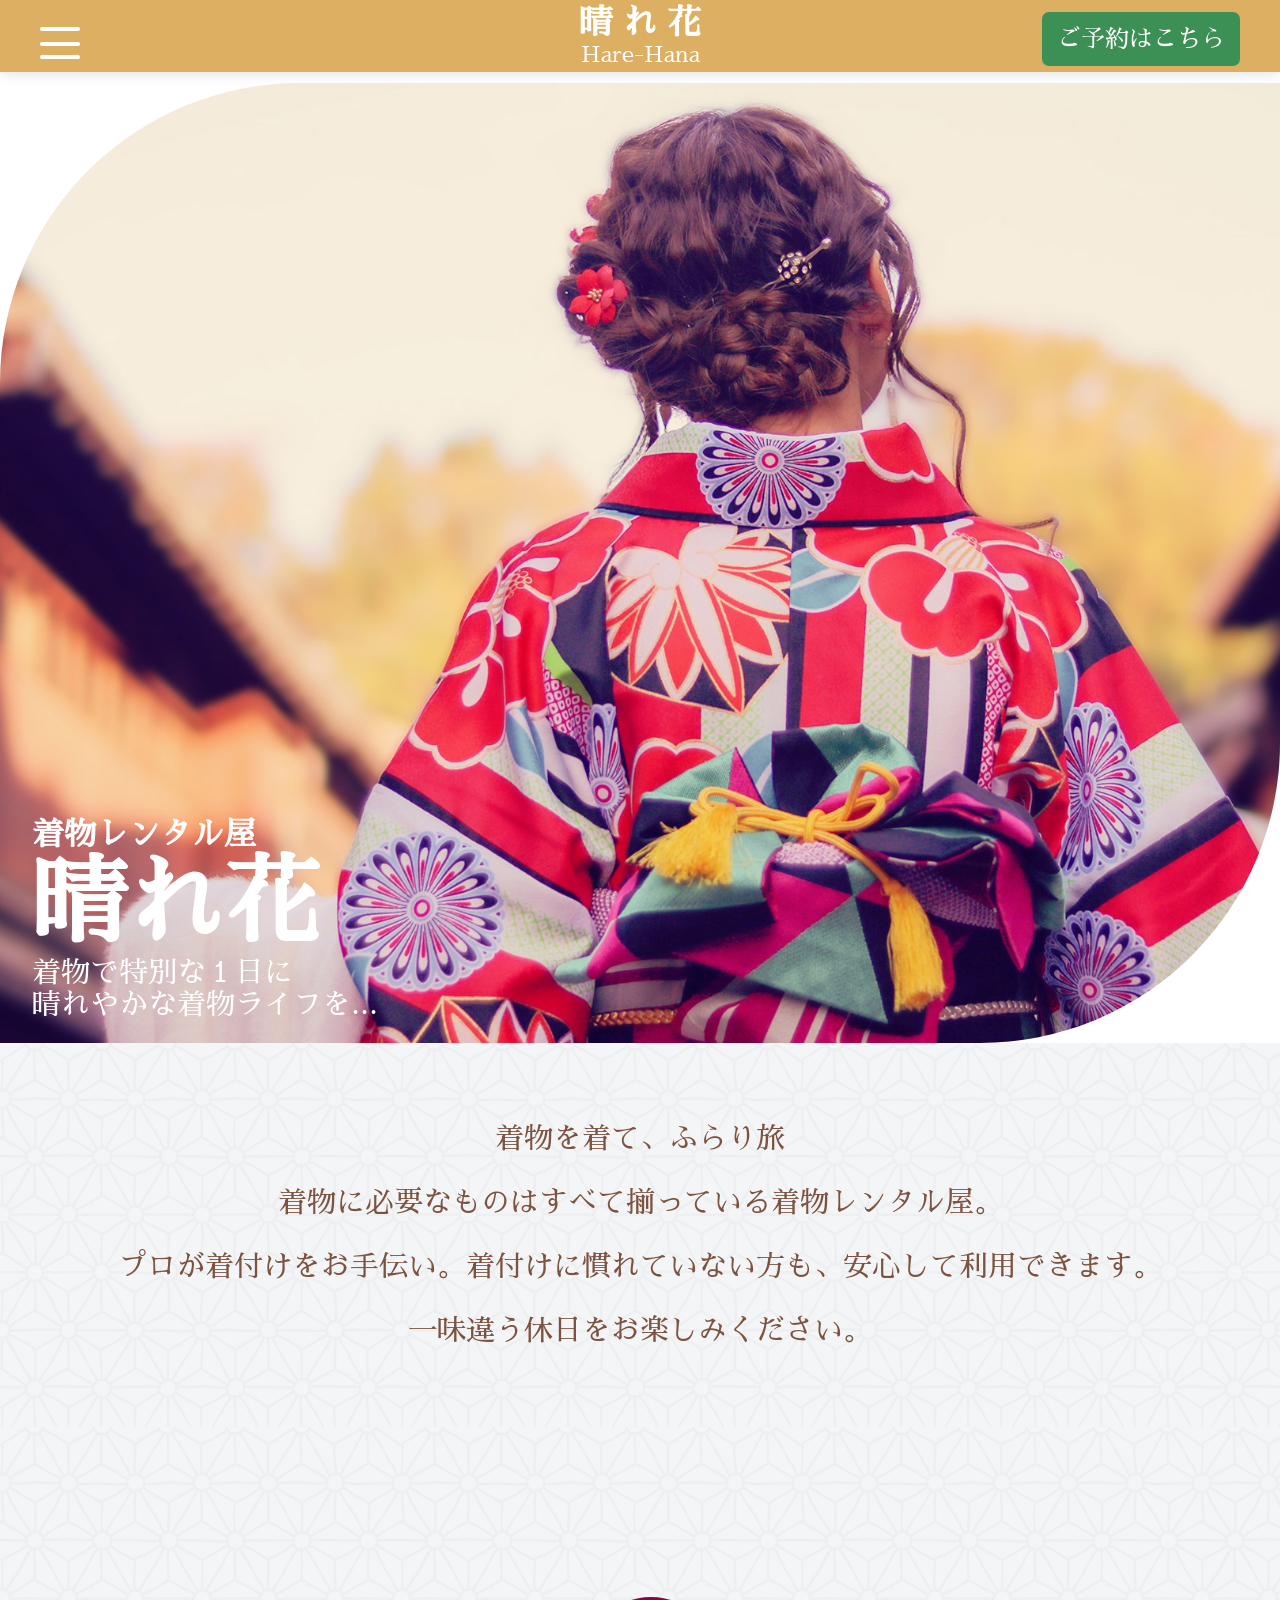
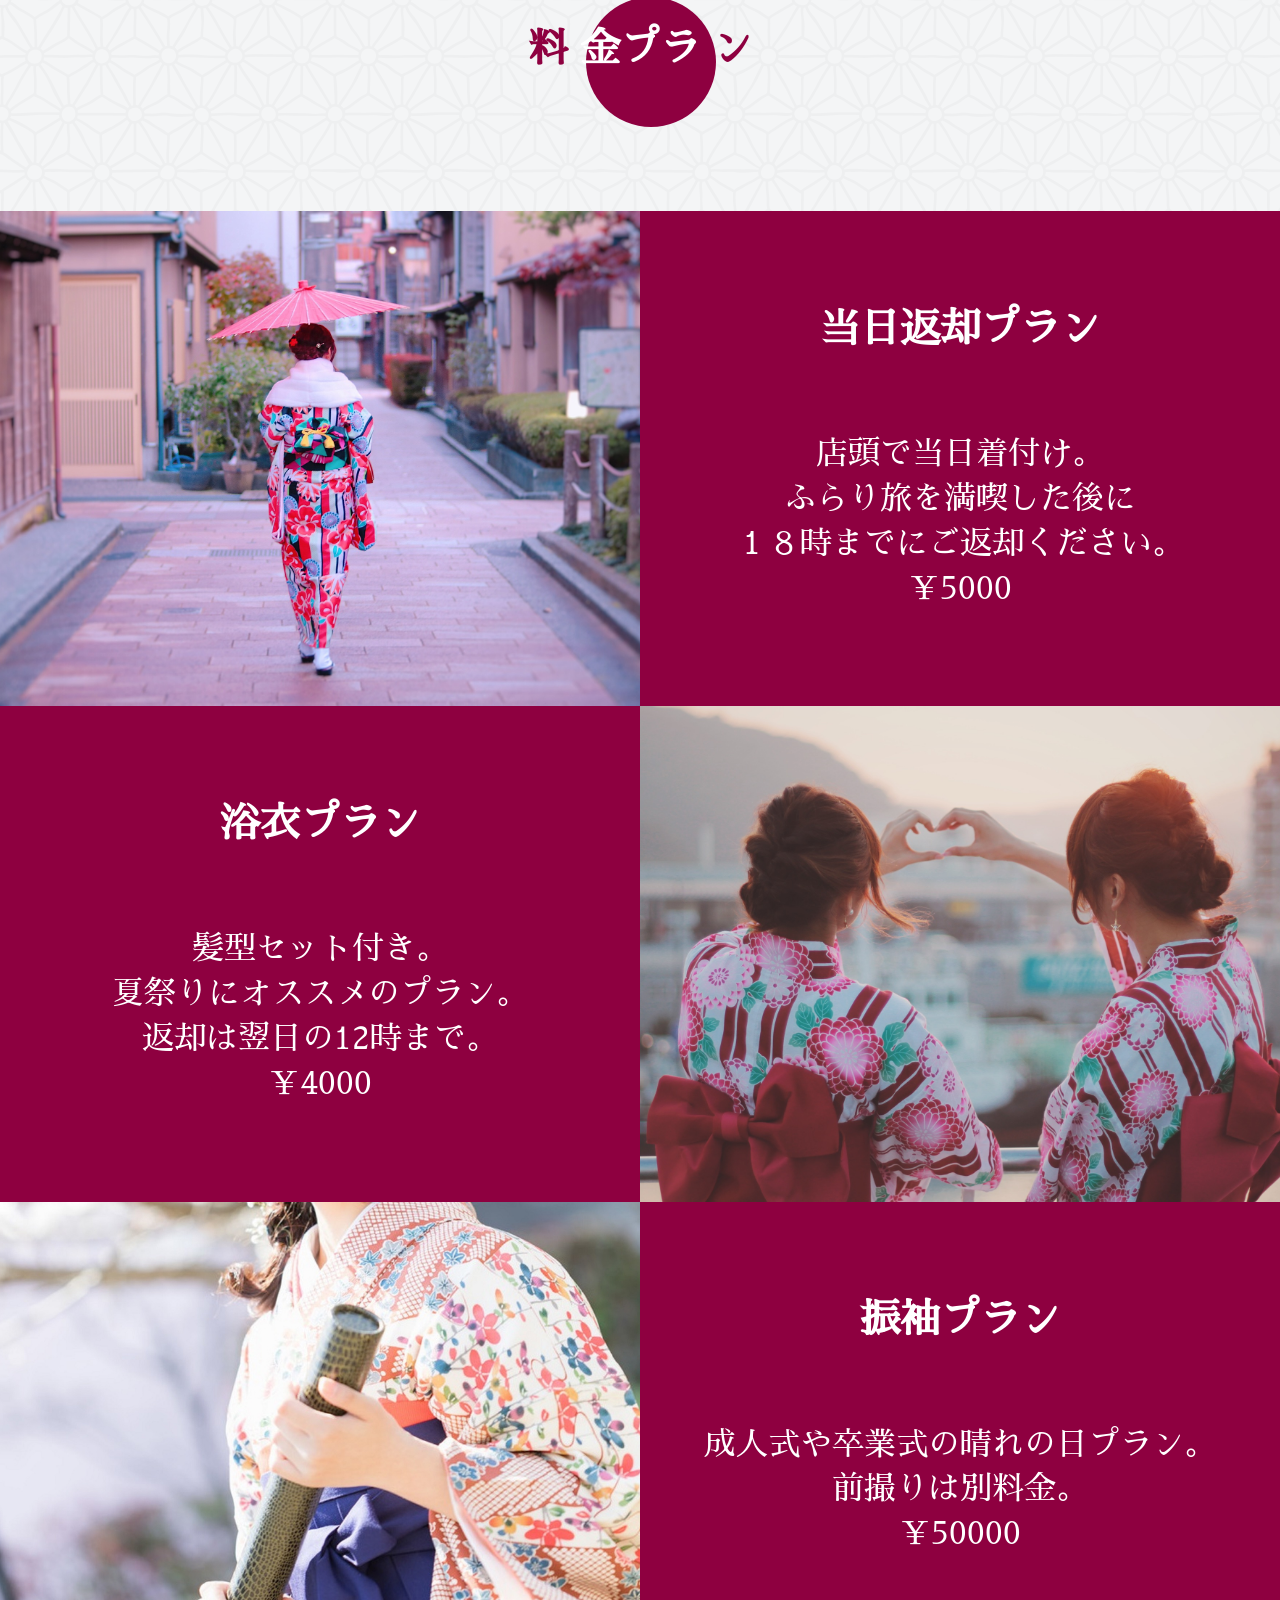
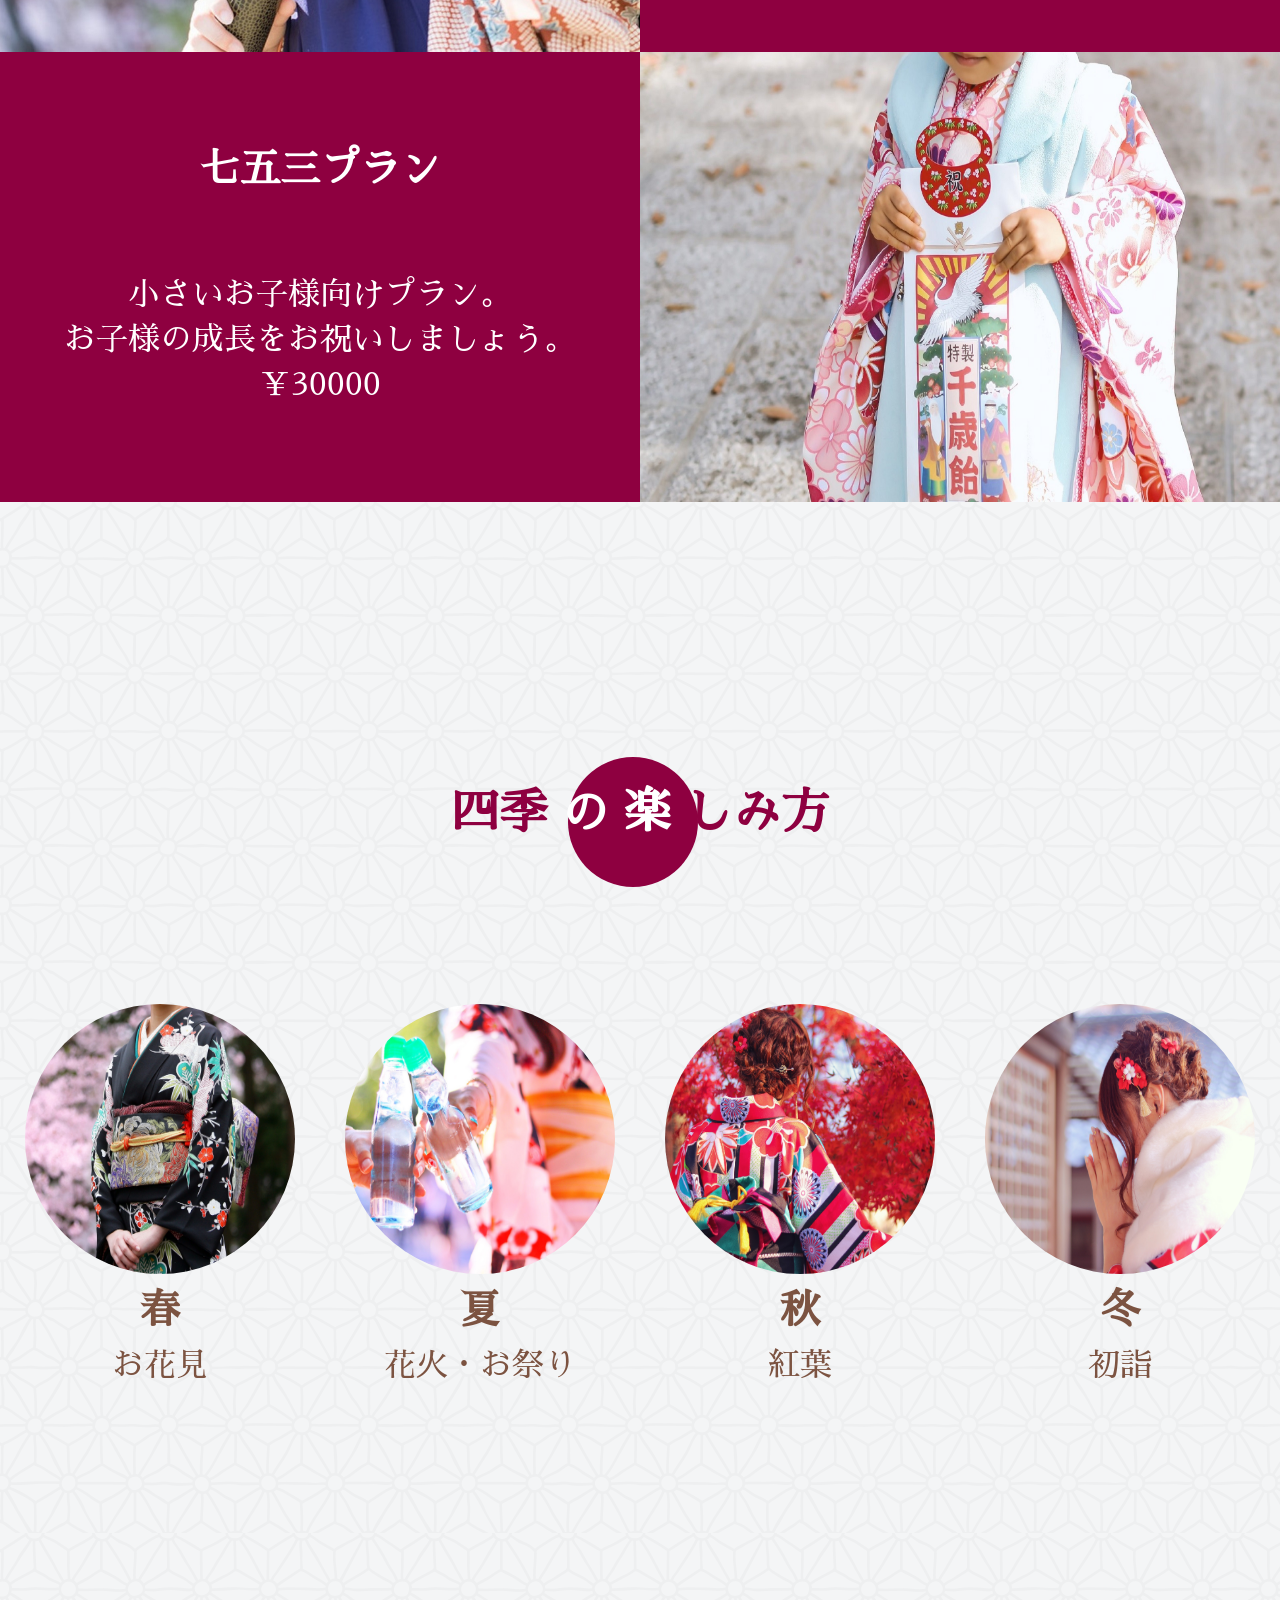
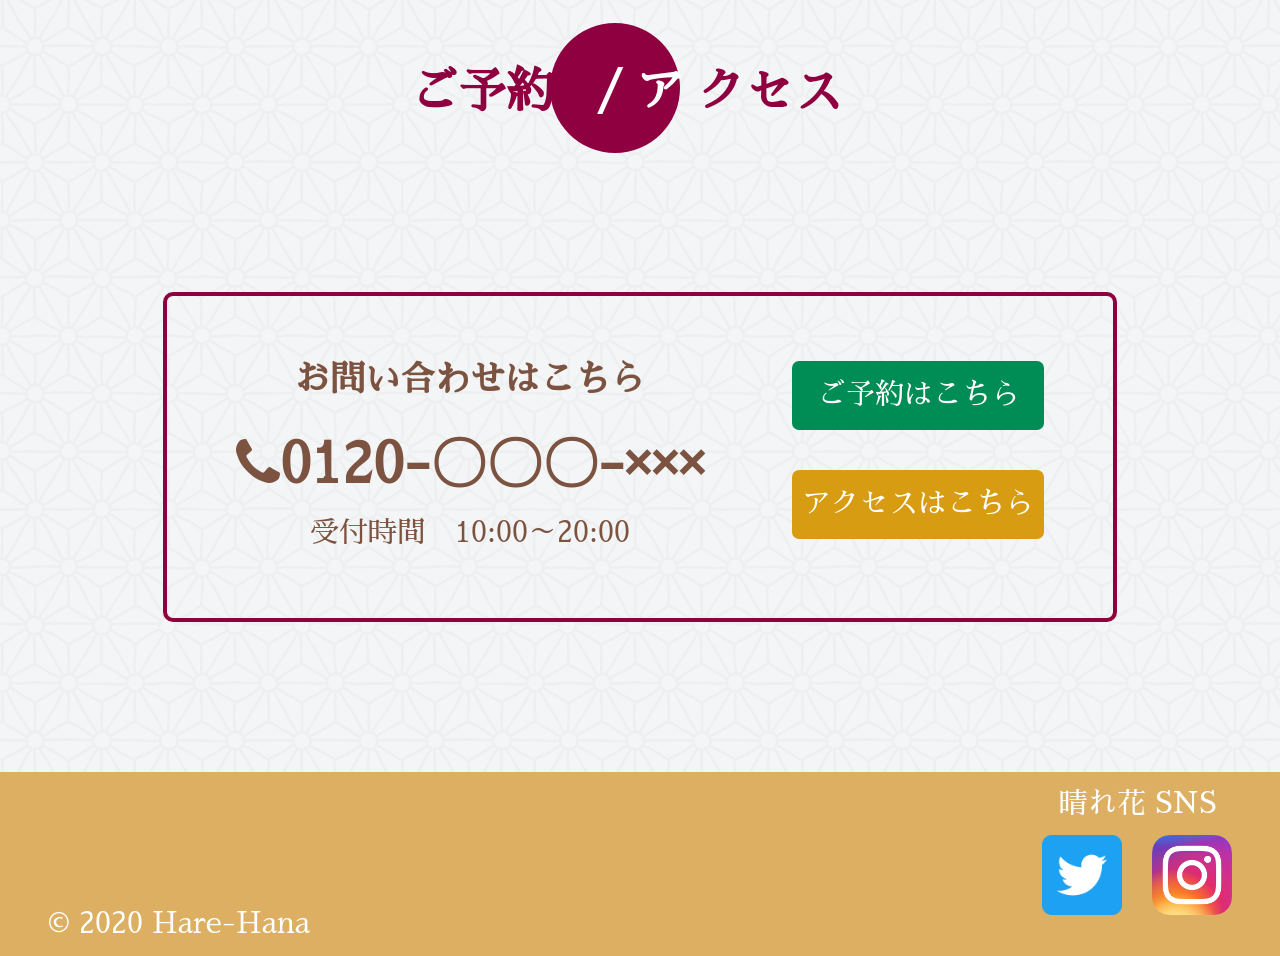
==== index.html @ 9c0af887 "Update index.html" ====
<!doctype html>
<html lang="ja">
    <head>
        <meta charset="UTF-8">
        
        <title>晴れ花 | トップページ</title>
        <link rel="shortcut icon" href="images/sakira_icon.png">
        <meta name="description" content="着物レンタル「晴れ花」のホームページ。※Webの勉強のために作った、架空のサイトです。このお店は実在しません。">
        <meta property="og:title" content="晴れ花 | トップページ">
        <meta property="og:name" content="晴れ花">
        <meta property="og:description" content="着物レンタル「晴れ花」のホームページ。※Webの勉強のために作った、架空のサイトです。このお店は実在しません。">
        <meta property="og:type" content="website">
        <meta property="og:url" content="https://otameshihp.github.io/harehana/">
        <meta property="og:image" content="https://girlydrop.com/wp-content/uploads/post/p7145.jpg">
        <meta property="twitter:card" content="summary_large_image">
        <meta property="fb:app_id" content="690927898114323">
        
       
        <link rel="stylesheet" href="http://maxcdn.bootstrapcdn.com/font-awesome/4.3.0/css/font-awesome.min.css">
        <link href="https://fonts.googleapis.com/css?family=Sawarabi+Mincho" rel="stylesheet">
        <link rel="stylesheet" href="common.css">
        <link rel="stylesheet" href="index.css">
        <link rel="stylesheet" href="responsive.css">
    </head>
    
    
<body>
    
    <div id="fb-root"></div>
    <script async defer crossorigin="anonymous" src="https://connect.facebook.net/ja_JP/sdk.js#xfbml=1&version=v6.0"></script>
    
    
    <div class="header">
        
        <div class="menu">
            <input type="checkbox" id="hamburger">
            <label for="hamburger">
                <span class="burger">
                    <span class="bar"></span>
                </span>
            </label>
            <label class="light-dark"  for="hamburger"></label>
            <div id="menu">
                <a href="#top">トップ</a>
                <a href="#plan">料金プラン</a>
                <a href="#shiki">四季の楽しみ方</a>
                <a href="#inquiry">ご予約 / アクセス</a>
            </div>
        </div>
        
        
        <div class="header-title">
            <h2>晴 れ 花</h2>
            <p>Hare-Hana</p>
        </div>
        
        
        <div class="header-btn">
            <a href="appoint.html">ご予約はこちら</a>
        </div>
    </div>
    
    
    <a name="top"></a>
    <div class="main">
    
        <div class="main-text">
            <h2>着物レンタル屋</h2>
            <h1>晴れ花</h1>
            <p>着物で特別な１日に<br>晴れやかな着物ライフを...</p>
        </div>
    </div>
    
    
    <div class="sub">
        <p>着物を着て、ふらり旅
            <br>着物に必要なものはすべて揃っている着物レンタル屋。
            <br>プロが着付けをお手伝い。着付けに慣れていない方も、安心して利用できます。
            <br>一味違う休日をお楽しみください。
        </p>
    </div>
    
    <a name="plan"></a>
    <div class="plan">
        <div class="plan-headline">
        <h2>料 <span>金プラ</span> ン</h2>
        <p class="circle-mark"></p>
        </div>
        
        <div class="plan-wrap">
            
            <div class="plan-content">
                <div class="content-inner">
                <div class="plan-text">
                    <h3>当日返却プラン</h3>
                    <p>店頭で当日着付け。<br>ふらり旅を満喫した後に<br>１８時までにご返却ください。<br>￥5000</p>
                </div>
                </div>
                
                <div class="content-inner">
                    <img class="photo" src="images/touzitu.jpg" alt="photo">
                </div>
            </div>
            
            
            <div class="plan-content">
                <div class="content-inner">
                <div class="plan-text">
                    <h3>浴衣プラン</h3>
                    <p>髪型セット付き。<br>夏祭りにオススメのプラン。<br>返却は翌日の12時まで。<br>￥4000</p>  
                </div>
                </div>
                
                <div class="content-inner">
                    <img class="photo" src="images/yukata.jpg" alt="photo">
                </div>
            </div>
                
                
            <div class="plan-content">
                <div class="content-inner">
                <div class="plan-text">
                    <h3>振袖プラン</h3>
                    <p>成人式や卒業式の晴れの日プラン。<br>前撮りは別料金。<br>￥50000</p>   
                </div>
                </div>
                
                <div class="content-inner">
                    <img class="photo" src="images/seizinn.jpg" alt="photo">
                </div>
            </div>
                    
                    
            <div class="plan-content">
                <div class="content-inner">
                <div class="plan-text">
                    <h3>七五三プラン</h3>
                    <p>小さいお子様向けプラン。<br>お子様の成長をお祝いしましょう。<br>￥30000</p> 
                </div>
                </div>
                
                <div class="content-inner">
                    <img class="photo" src="images/753.jpg" alt="photo">
                </div>
            </div>            
        </div>
    </div>
    
    
    <a name="shiki"></a>
    <div class="shiki">
        <div class="shiki-headline">
        <h2>四季 <span>の 楽</span> しみ方</h2>
        <p class=circle-mark></p>
        </div>
        
    <div class="shiki-wrap">
        <div class="circle-img">
            <div class="shiki-img">
                <img class="shiki-img" src="images/haru.jpg" alt="春">
            </div>
            <h3>春</h3>
            <p>お花見</p>
        </div>
        
        
        <div class="circle-img">
            <div class="shiki-img">
                <img class="shiki-img" src="images/summer.jpg" alt="夏">
            </div>
            <h3>夏</h3>
            <p>花火・お祭り</p>
        </div>
        
        
        <div class="circle-img">
            <div class="shiki-img">
                <img class="shiki-img" src="images/aki.jpg" alt="秋">
            </div>
            <h3>秋</h3>
            <p>紅葉</p>
        </div>
        
        
        <div class="circle-img">
            <div class="shiki-img">
                <img class="shiki-img" src="images/winter.jpg" alt="冬">
            </div>
            <h3>冬</h3>
            <P>初詣</P>
        </div>
    </div>
    </div>
    
    
    
    
    <a name="inquiry"></a>
    <div class="inquiry">
        <div class="inquiry-headline">
            <h2>ご予約&nbsp;&nbsp;&nbsp;<span>/&nbsp;ア&nbsp;</span>クセス&nbsp;&nbsp;</h2>
            <p class="circle-mark"></p>
        </div>
     
     <div class="inquiry-wrap">
         <div class="inquiry-text">
             <h4>お問い合わせはこちら</h4>
             <h3><i class="fa fa-phone"></i>0120-〇〇〇-×××</h3>
                    <p>受付時間　10:00～20:00</p>
         </div>
             
         
         <div class="inquiry-btn">
             <div class="appoint btn">
                 <a href="appoint.html">ご予約はこちら</a>
             </div>
             <div class="access btn">
                 <a href="access.html">アクセスはこちら</a>
             </div>
         
         </div>
     </div>
    </div>
    
    
    
   <div class="fotter">
           
           <div class="fotter-left">
               <p>&copy; 2020 Hare-Hana</p>
           </div>
           
           <div class="fotter-right">
               <p>晴れ花 SNS</p>
               
               <div class="icon-wrap">
                   <div class="twitter icon">
                       <a href="https://twitter.com/otameshiHP">
                          <img src="images/twitter-squear.png">
                       </a>
                   </div>
                   
                   <div class="instagram icon">
                        <a href="https://www.instagram.com/otameshihp">
                            <img class="instagram-img" src="images/Instagram_AppIcon_Aug2017.png">
                       </a>
                   </div>
               </div>
       </div>
    </div>
    
    </body>
</html>
---- common.css ----
@charset "utf-8";

*{
    margin: 0;
    padding: 0;
    font-family: "Sawarabi Mincho";　"serif";
}


/*ヘッダー*/
.header {
    width: 100%;
    background-color:  #ddaf63;
    box-shadow: 0 0 15px #dddddd;
    color: white; 
    position: fixed;
    top: 0;
    z-index: 90;
    padding: 5px 0;
}


.header-title {
    font-size: 1.4rem;
    text-align: center;
}


/*ヘッダー 予約ボタン*/
.header-btn {
    position: fixed;
    top: 1.6rem;
    right: 2.5rem;
}

.header-btn a {
    padding: 15px;
    font-size: 1.5rem;
    background-color: #3d9055;
    color: white;
    border-radius: 7px;
    text-decoration: none;
}


/*見出し　丸マーク*/
.circle-mark {
    width: 130px;
    height: 130px;
    background-color: #8e0040;
    border-radius: 50%;
    position: absolute;
    top: -60px;
    left: 30%;
    z-index: 1;
}





/*フッター*/
.fotter {
    background-color: #ddaf63;
    color: white;
    display: flex;
    justify-content: space-between;
    padding: 1rem 3rem;
}


.fotter p {
    font-size: 1.8rem;
}

.fotter-left {
    margin-top: 120px;
}


.icon-wrap {
    display: flex;
}

.fotter-right p {
    text-align: right;
    padding-right: 1rem;
}


.instagram img, .twitter img{
    width: 80px;
    height: 80px;
    margin: 15px 0;
}

.twitter img {
    margin:  15px 30px 15px 70px;
}
---- index.css ----
@charset "utf-8";

/*　ハンバーガーメニュー　*/
#hamburger {
    opacity: 0;
    position: fixed;
}

label .burger {
    position: fixed;
    top: 1.7rem;
    left: 2.5rem;
    z-index: 3;
    width: 2.5rem;
    height: 2rem;
}


label .burger::before,
label .burger::after,
label .burger .bar {
    position: absolute;
    left: 0;
    height: 0.25rem;
    border-radius: 5px;
    background: #fff;
    content: "";
    transition: all 0.5s;
    width: 100%;
}

label .burger::before {
    top: 0;
    transform-origin: top left;
}

label .burger .bar {
    top: 45%;
}

label .burger::after {
    bottom: 0;
    transform-origin: bottom left;
}

#menu {
    position: fixed;
    top: 0;
    left: 0;
    bottom: 0;
    z-index: 2;
    display: flex;
    flex-flow: column nowrap;
    justify-content: center;
    align-items: flex-start;
}

#menu::before {
    position: absolute;
    top: 0;
    left: 0;
    bottom: 0;
    z-index: -1;
    
    width: 25rem;
    background: #d62956;
    content: "";
    transform: skewX(15deg) translateX(-100%);
    transform-origin: bottom left;
    transition: transform 0.3s;
}

#menu a {
    margin: 1.3rem 0;
    padding: 0.2rem 3rem;
    font-size: 1.5rem;
    font-family: sans-serif;
    color: #fff;
    text-decoration: none;
    transform: translateX(-100%);
    transition: all 0.15s, transform 0.5s;
    transition-timing-function: cubic-bezier(0.19,1,0.22,1);
}


#hamburger:checked+label .burger::before,
#hamburger:checked+label .burger::after{
    width: 105%;    
}

#hamburger:checked+label .burger::before {
    transform: rotate(45deg);
}

#hamburger:checked+label .burger::after {
    transform: rotate(-45deg);
}

#hamburger:checked+label .burger .bar {
    transform: scale(0);
}


#hamburger:checked ~ #menu::before {
    transform: skewX(15deg) translateX(0);
}

#hamburger:checked~#menu a {
    transform: skewX(0deg) translateX(0);
}


#hamburger:checked~ .light-dark {
    background: #000;
    opacity: 0.5;
    width: 100%;
    height: 100%;
    position: fixed;
    top: 0;
    left: 0;
}


/*メインページ*/    
.main {
    background-image: url("images/p7145.jpg");
    background-size: cover;
    color: white;
    margin-top: 5.2rem;
    width: 100%;
    height: 60rem;
/*角をカーブさせる*/
    border-bottom-right-radius: 300px;
    border-top-left-radius: 300px; 
/*メインページの左上が、起点になる*/
    position:relative;
    
    
}

.main-text {
/*メインページの左上からの距離*/
    position: absolute;
    bottom: 1.4rem;
    left: 2rem;
    
}

.main h2 {
    font-size: 2rem;
}

.main h1 {
    font-size: 6rem;
}

.main p {
    font-size: 1.8rem;
}


/*サブページ*/
.sub {
    background-image: url(images/asanoha-400px.png);
    text-align: center;
    font-size: 1.8rem;
    color: #7c5341; 
    padding: 4rem;
    line-height: 4rem;
}



/*プラン*/
.plan {
    background-image: url(images/asanoha-400px.png);
    padding-top: 150px;
}


/*プラン見出し*/
.plan h2 {
    font-size: 2.5rem;
    color: #8e0040;
    position:relative;
    top: 50px;
    text-align: center;
    z-index: 20;
    margin-bottom: 40px;
}

    
.plan h2 span {
    color: white;
}


/*プラン内容*/
.plan-content {
    display: flex;
}

.plan-headline {
    width: 300px;
    padding: 0 0 50px;
    margin: 0 auto;
    margin-bottom: 100px;
    position: relative;
}


.plan-content:nth-child(odd) {
    flex-direction: row-reverse;
}


.content-inner {
    width: 50%;
/*孫要素の、plan-textの高さを揃えるためのflex */
    display: flex;
}


.plan-text {
    width: 100%;
    background-color: #8e0040;
    padding: 15% 0;
}


.plan img{
    height: 100%;
    object-fit: cover;
}

.photo {
    width: 100%;
    height: auto;
    vertical-align: bottom;
}


.plan h3, .plan p {
    text-align: center;
    color:  white; 
}

.plan h3 {
    font-size: 2.5rem;
}


.plan p {
    margin-top: 5rem;
    font-size: 2rem;
    line-height: 2.8rem;
}




/*四季の楽しみ方*/
.shiki {
    background-image: url(images/asanoha-400px.png);
    position: relative;
    padding: 300px 0 50px;
}

/*四季見出し*/
.shiki-headline {
    width: 400px;
    padding: 0 0 50px;
    margin: 0 auto;
    margin-bottom: 40px;
    position: relative;
}

.shiki h2 {
    color: #8e0040;
    text-align: center;
    font-size: 3rem;
    position: relative;
    top: -15px;
    z-index: 2;
    margin-bottom: 50px;
}

.shiki span {
    color: white;
}



.shiki-wrap {
    display: flex;
    flex-wrap: wrap;
    justify-content: space-around;
    margin: 50px 0 100px;
    width: 100%;
}


.shiki-img {
    border-radius: 50%;  /* 角丸半径を50%にする(=円形にする) */
    width:  270px;       /* ※縦横を同値に */
    height: 270px;       /* ※縦横を同値に */
}

.shiki h3, .shiki p {
    text-align: center;
    color: #7c5341;
    margin-top: 15px;
    font-size: 2rem;
}

.shiki h3 {
    font-size: 2.5rem;
}




/*予約、アクセス*/
.inquiry {
    background-image: url(images/asanoha-400px.png);
    color: #7c5341; 
    font-size: 1.8rem;
    line-height: 4.3rem;
    width: 100%;
    padding: 150px 0 150px;
}




/*見出し　丸マーク*/
.circle-mark {
    width: 130px;
    height: 130px;
    background-color: #8e0040;
    border-radius: 50%;
    position: absolute;
    top: -60px;
    left: 32%;
    z-index: 1;
}


/*問い合わせ見出し*/
.inquiry-headline {
    width: 500px;
    padding: 0 0 50px;
    margin: 0 auto;
    margin-bottom: 40px;
    position: relative;
}


.inquiry h2 {
    font-size: 3rem;
    color: #8e0040;
    text-align: center;
    position: relative;
    top: -25px;
    z-index: 2;
    margin-bottom: 50px;
}


.inquiry span {
    color: white;
}




.inquiry-wrap {
    border: 4px solid #8e0040;
    border-radius: 10px;
    display: flex;
    justify-content: space-around;
    width: 70%;
    margin: 0 auto;
    padding: 50px 25px;
}


.inquiry-text {
    text-align: center;
}




.inquiry-text h4 {
    font-size: 2.2rem;
    
}

.inquiry-text h3 {
    font-size: 3.5rem;
    margin-top: 15px;
}




.inquiry a {
    color: white;
    text-decoration: none;
    padding: 10px;
}

.btn {
    border-radius: 7px;
}


.appoint {
    background-color: #008c55;
    text-align: center;
    margin-top: 15px;
   
}

.access {
    background-color: #d79c11;
    margin-top: 40px;
}
---- responsive.css ----
@charset "utf-8";

/*タブレット用のCSS*/
@media (max-width:1024px){
    .plan img{
        height: 100%;
        object-fit: cover;
    }

/*メインページ*/
    .plan h3 {
    font-size: 2.2.5rem;
    }


    .plan p {
        margin-top: 5rem;
        font-size: 1.5rem;
        line-height: 2.8rem;
    }
    
   
    .shiki h2 {
        margin-bottom: 0;
    }
    
    
    .shiki-wrap {
        margin-top: 0;
    }
    
    
    .shiki-img {
        border-radius: 50%;  /* 角丸半径を50%にする(=円形にする) */
        width:  350px;       /* ※縦横を同値に */
        height: 350px;       /* ※縦横を同値に */
        margin-top: 50px;
    }
    
    .shiki h3 {
        margin-top: 60px;
    }
    
    .inquiry-wrap {
        padding: 50px 40px;
    }
    
    .inquiry-text h4 {
        font-size: 2rem;
    }
    
    .inquiry-text h3 {
        font-size: 3rem;
        margin-right: 7px;
    }
    

   
    .inquiry-btn {
        font-size: 1.2rem;
    }
    
    
/*アクセスページ*/
    
    .access-text {
        width: 100%;
    }
    
    .access-map {
        width: 100%;
        margin-top: 50px;
    }
    
    .appoint-table th {
        font-size: 1.5rem;
    }

    
    input,select,textarea {
    width: 250px;
    }
    
    .item-right {
        padding: 3px 15px;
    }
    
    #menu::before {
        width: 33rem;
    }
    
       
.header-btn a {
    font-size: 1rem;
    }
    
    
.inquiry-wrap {
    padding: 35px;
    width: 80%;
}

 
    
    
}

}
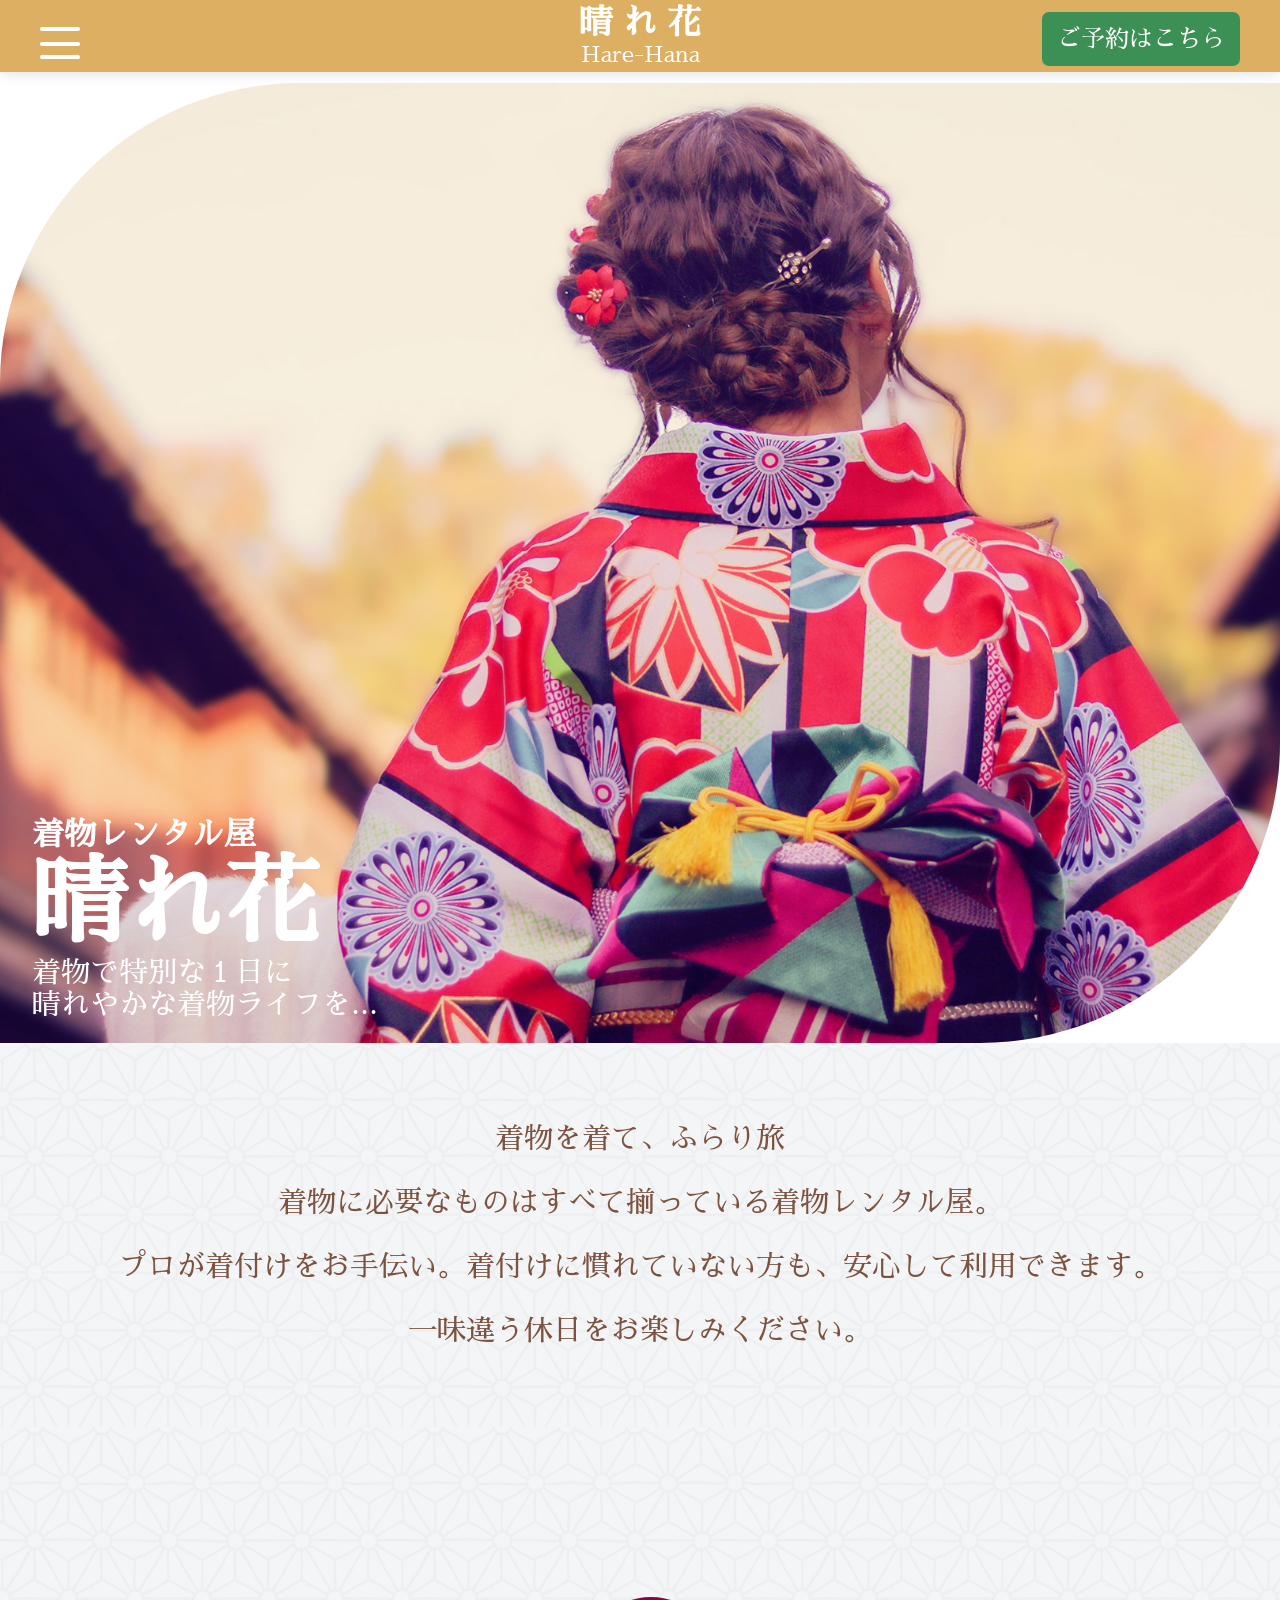
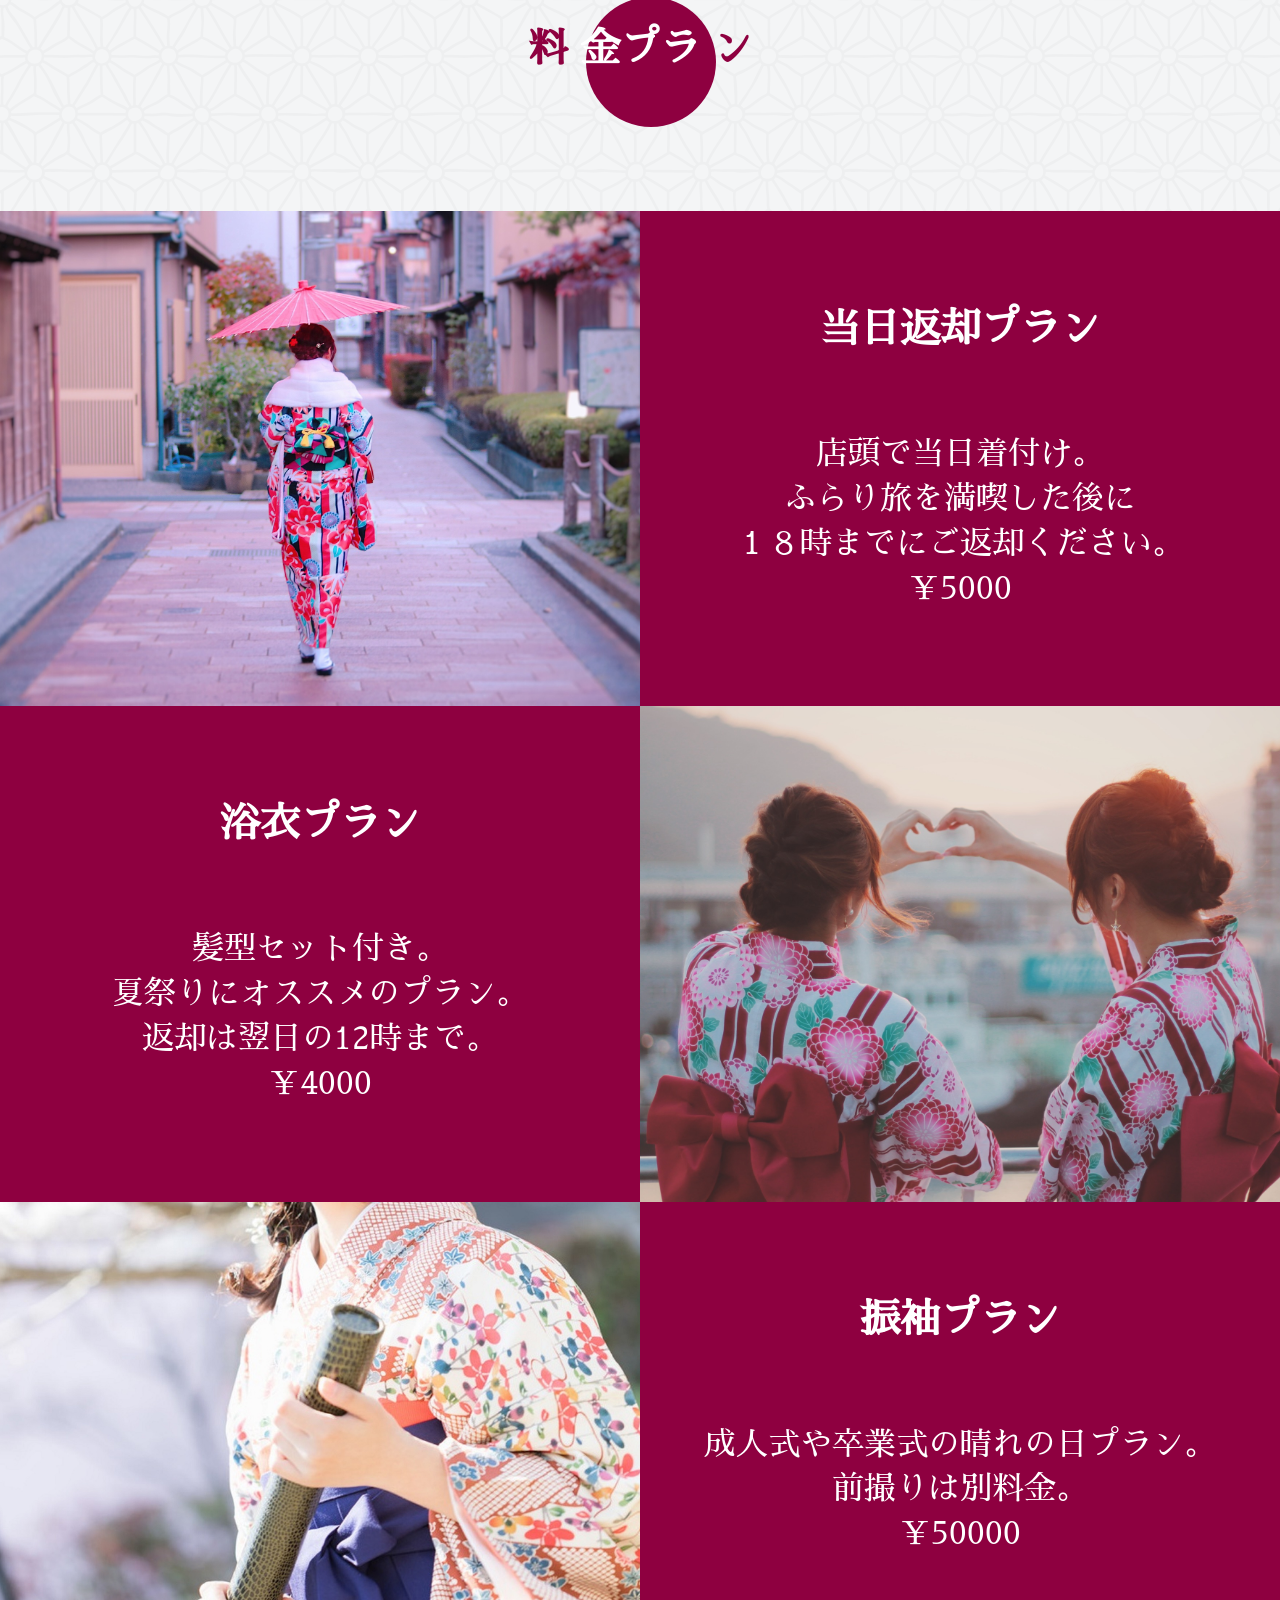
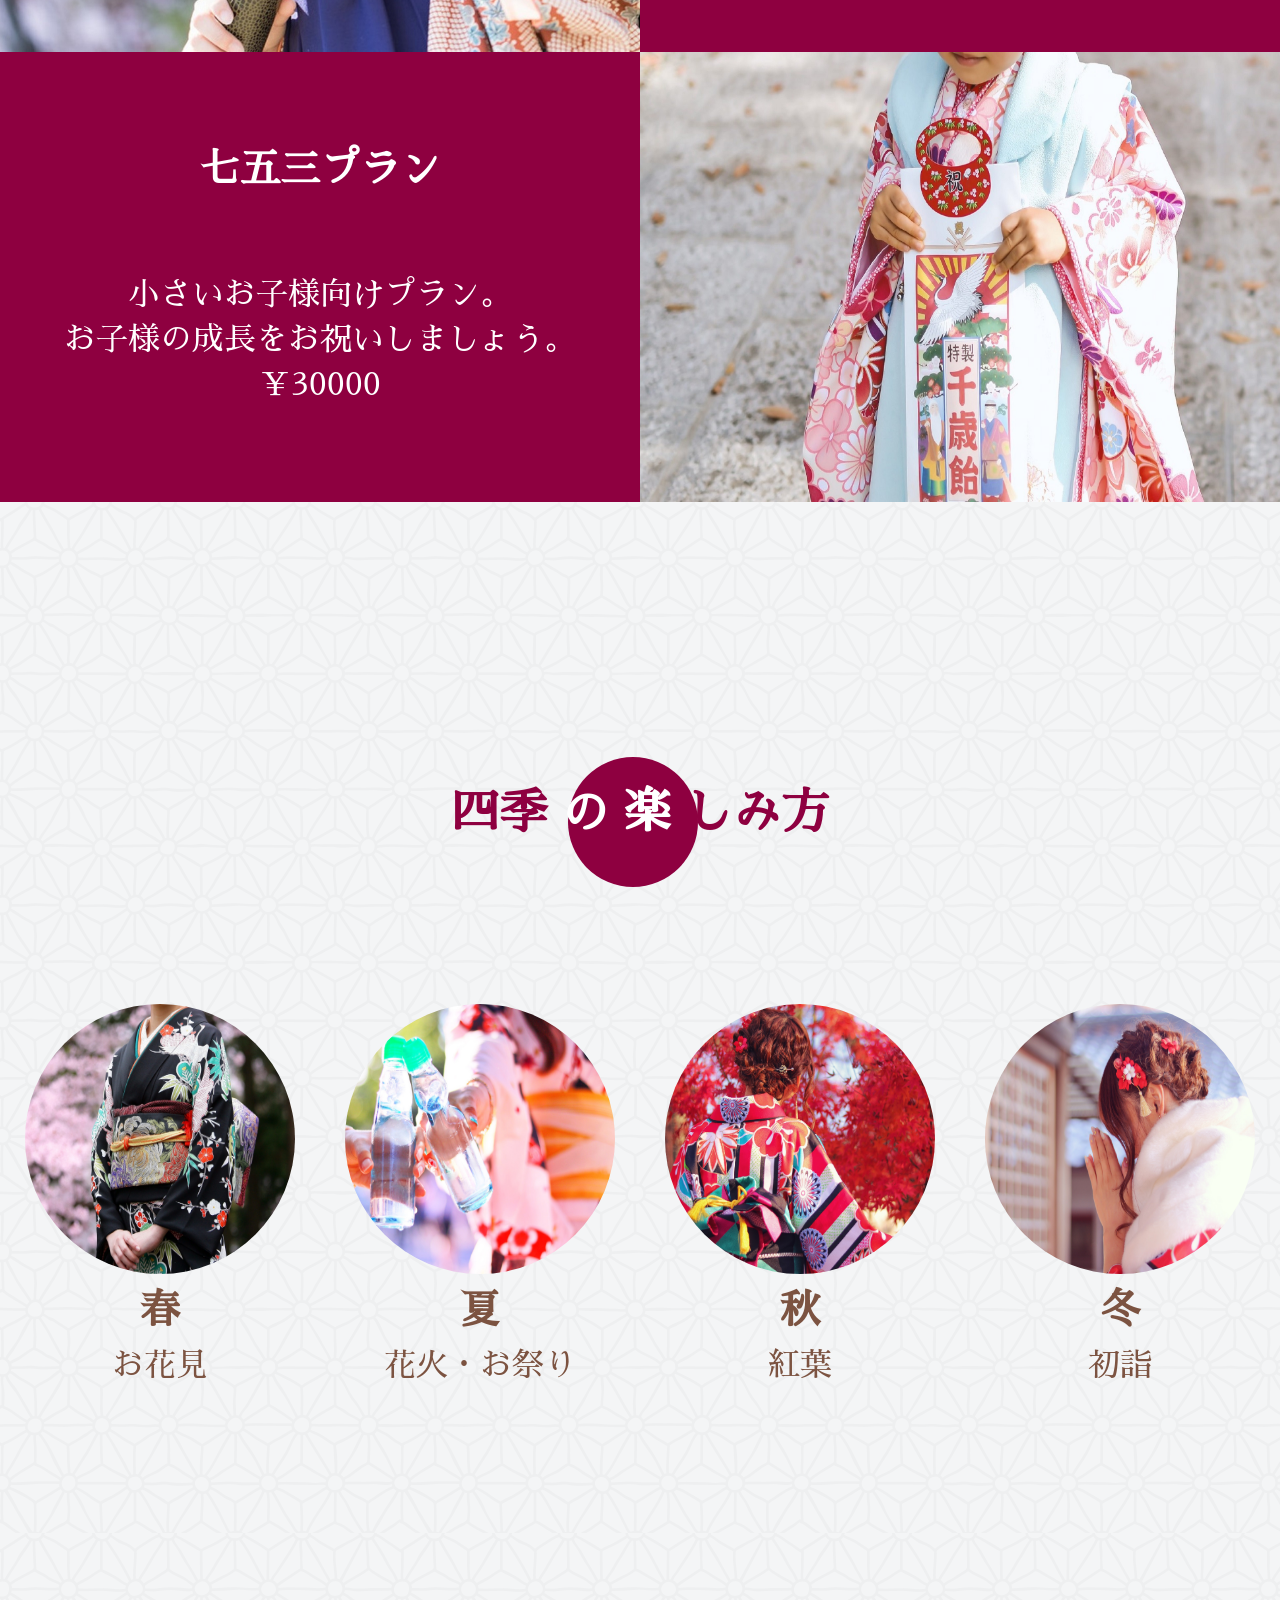
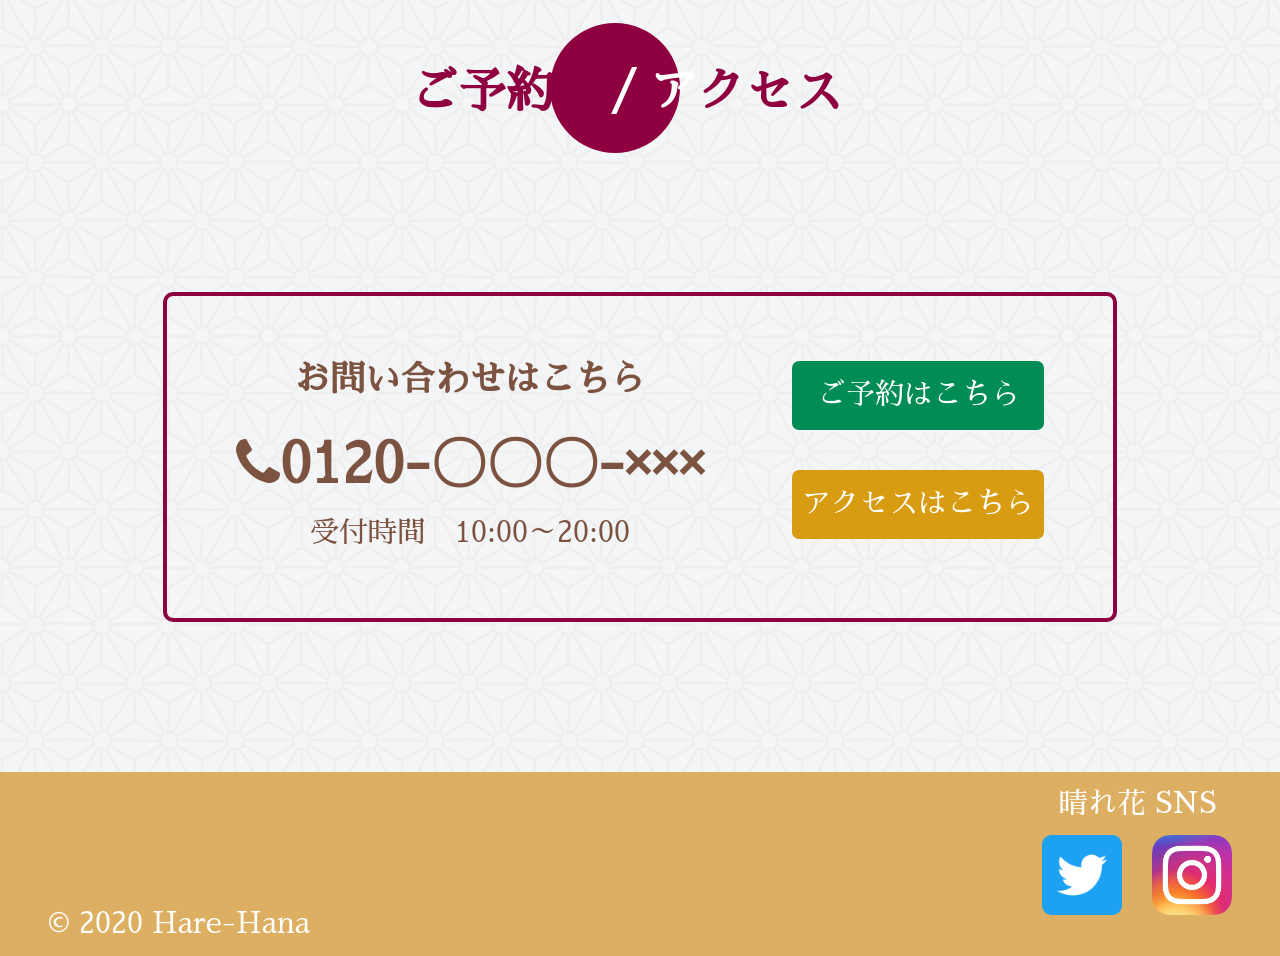
==== commit 9dfb0a16: "Update index.html" ====
--- a/index.html
+++ b/index.html
@@ -198,7 +198,7 @@
     <a name="inquiry"></a>
     <div class="inquiry">
         <div class="inquiry-headline">
-            <h2>ご予約&nbsp;&nbsp;&nbsp;<span>/&nbsp;ア&nbsp;</span>クセス&nbsp;&nbsp;</h2>
+            <h2>ご予約&nbsp;&nbsp;&nbsp;&nbsp;<span>/&nbsp;ア</span>クセス&nbsp;&nbsp;</h2>
             <p class="circle-mark"></p>
         </div>
      
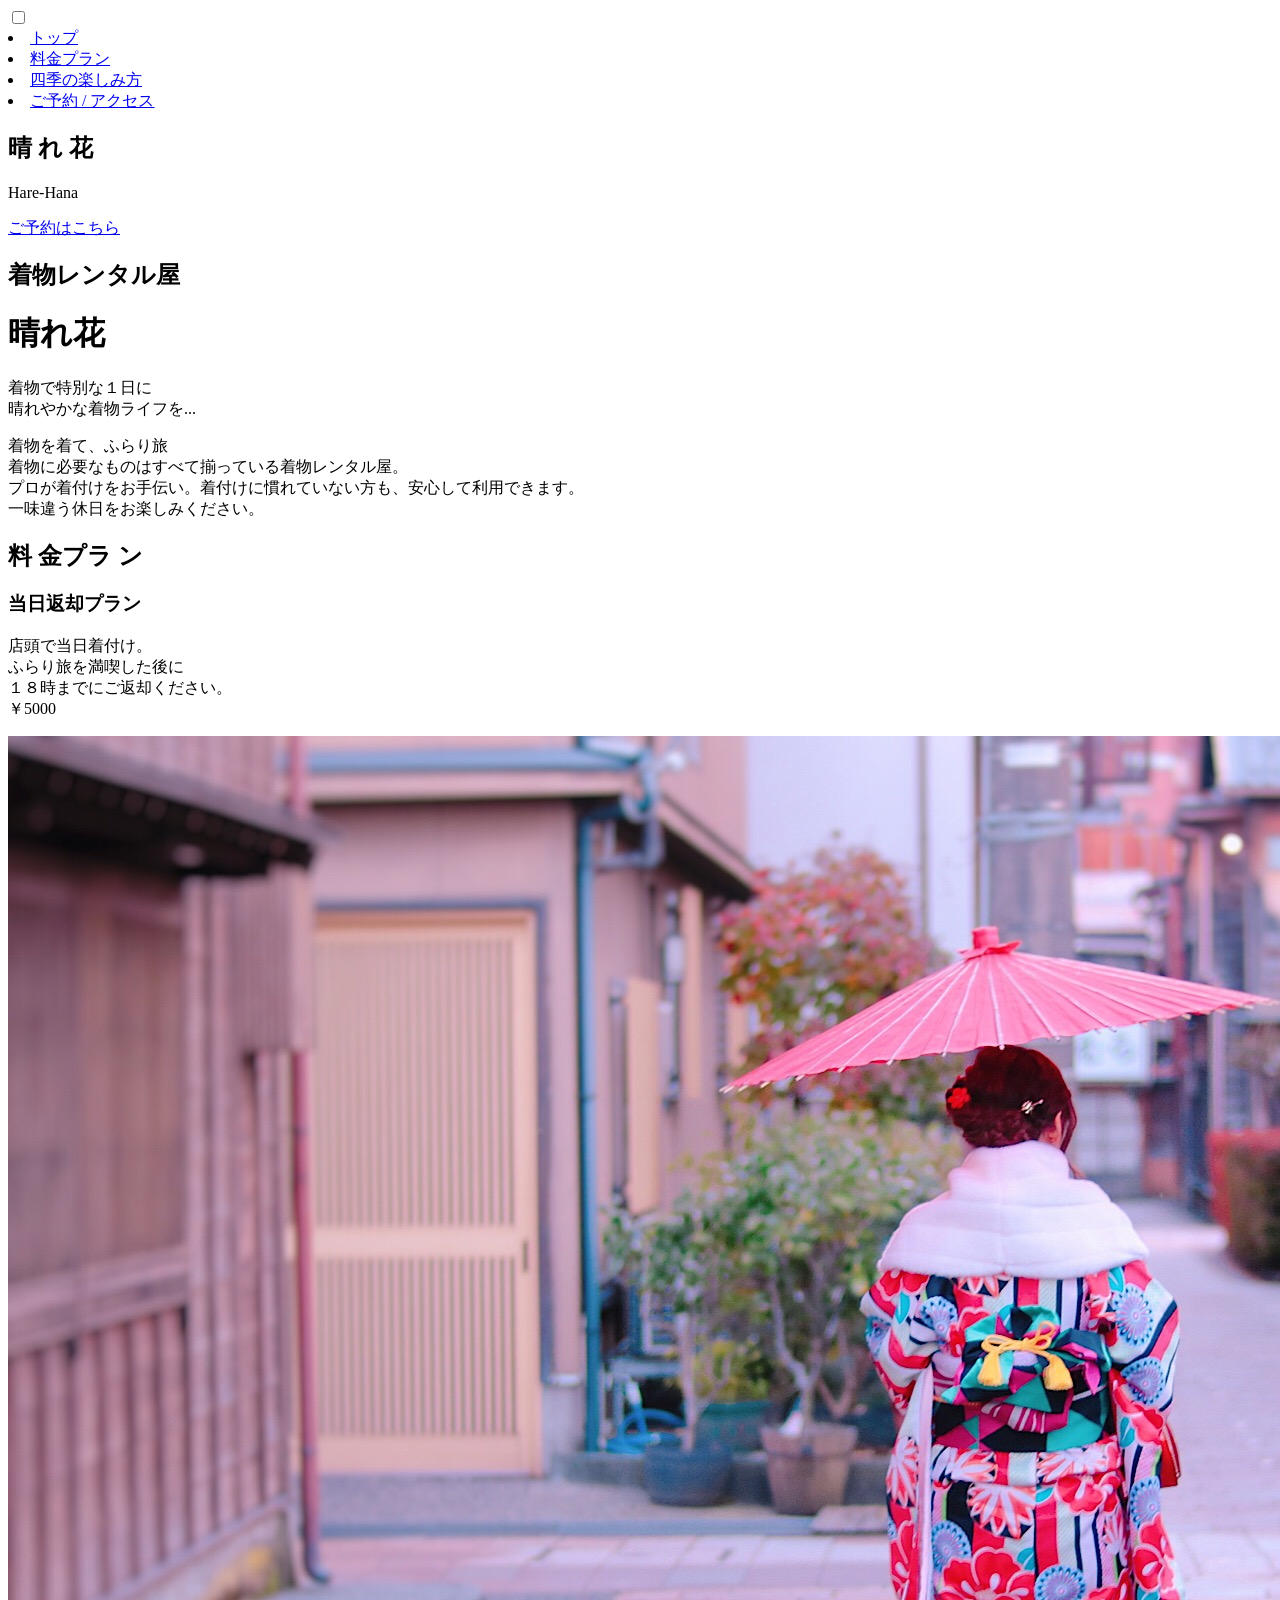
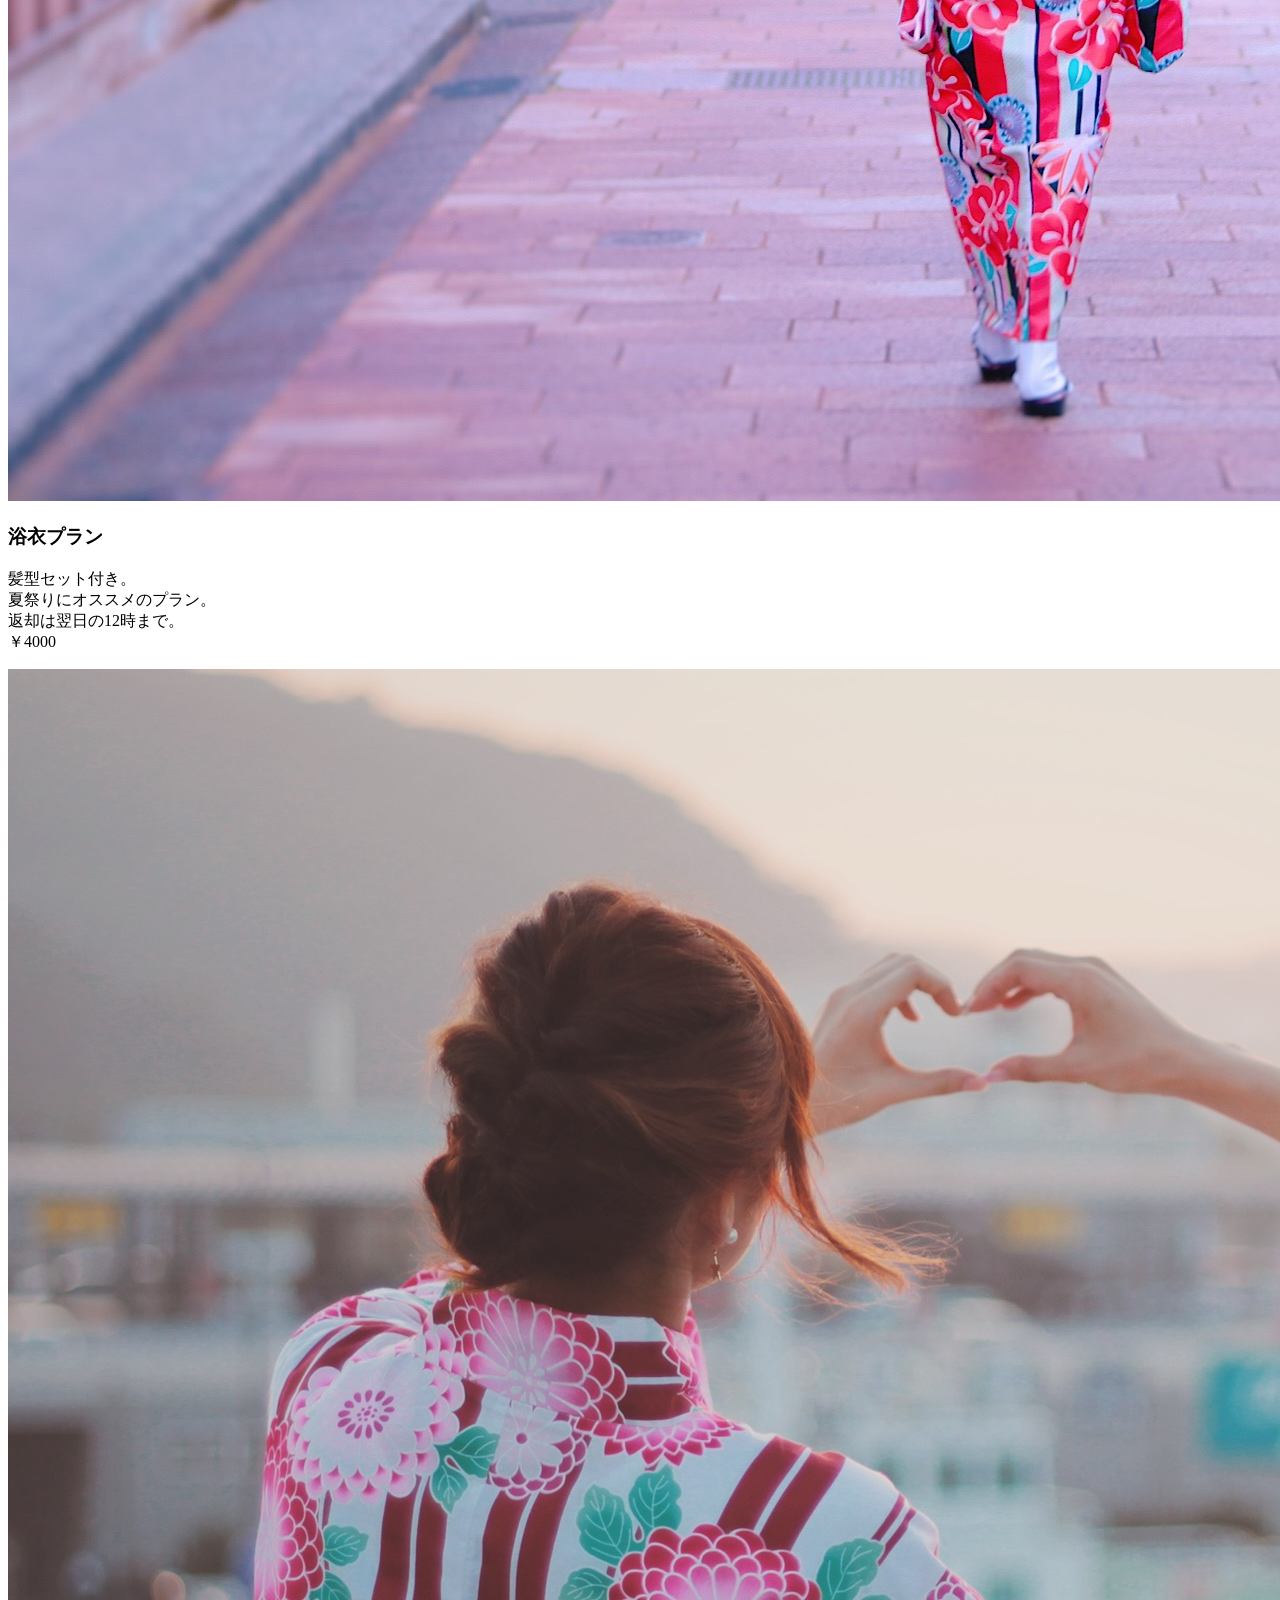
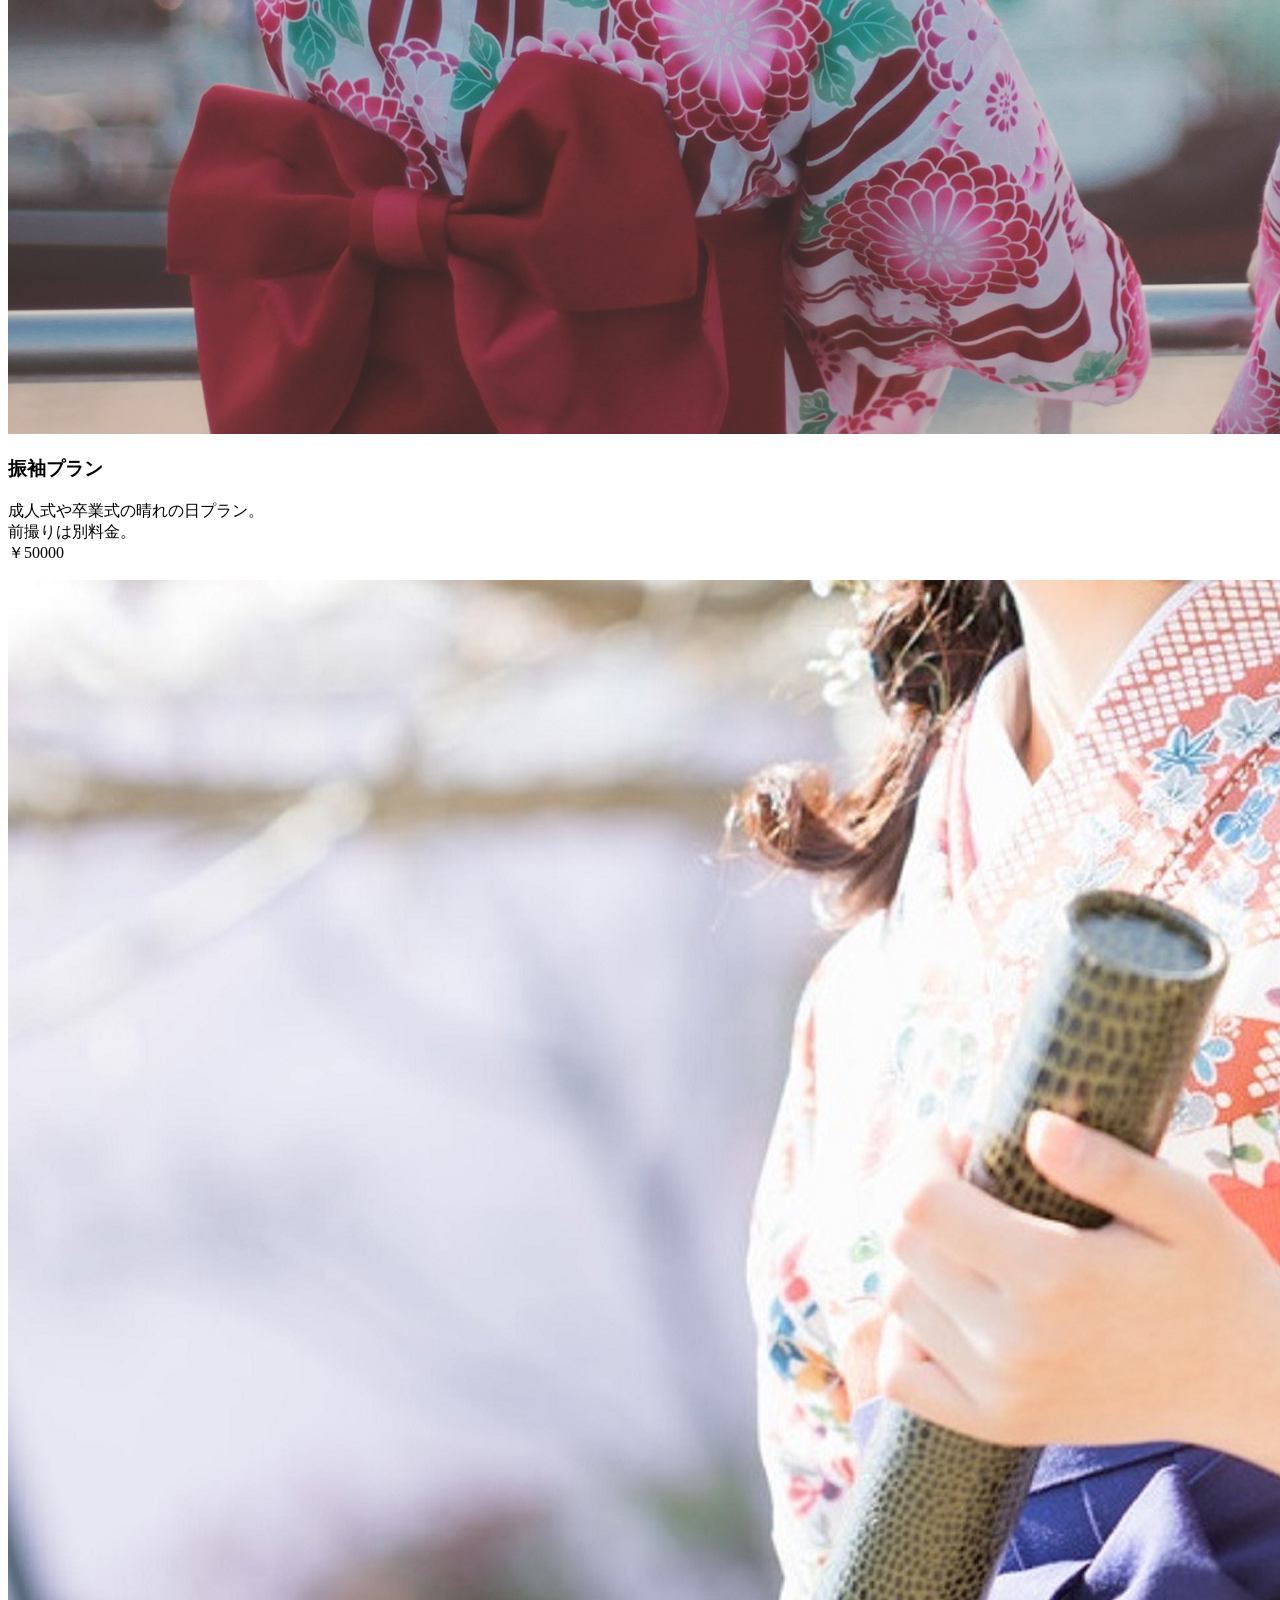
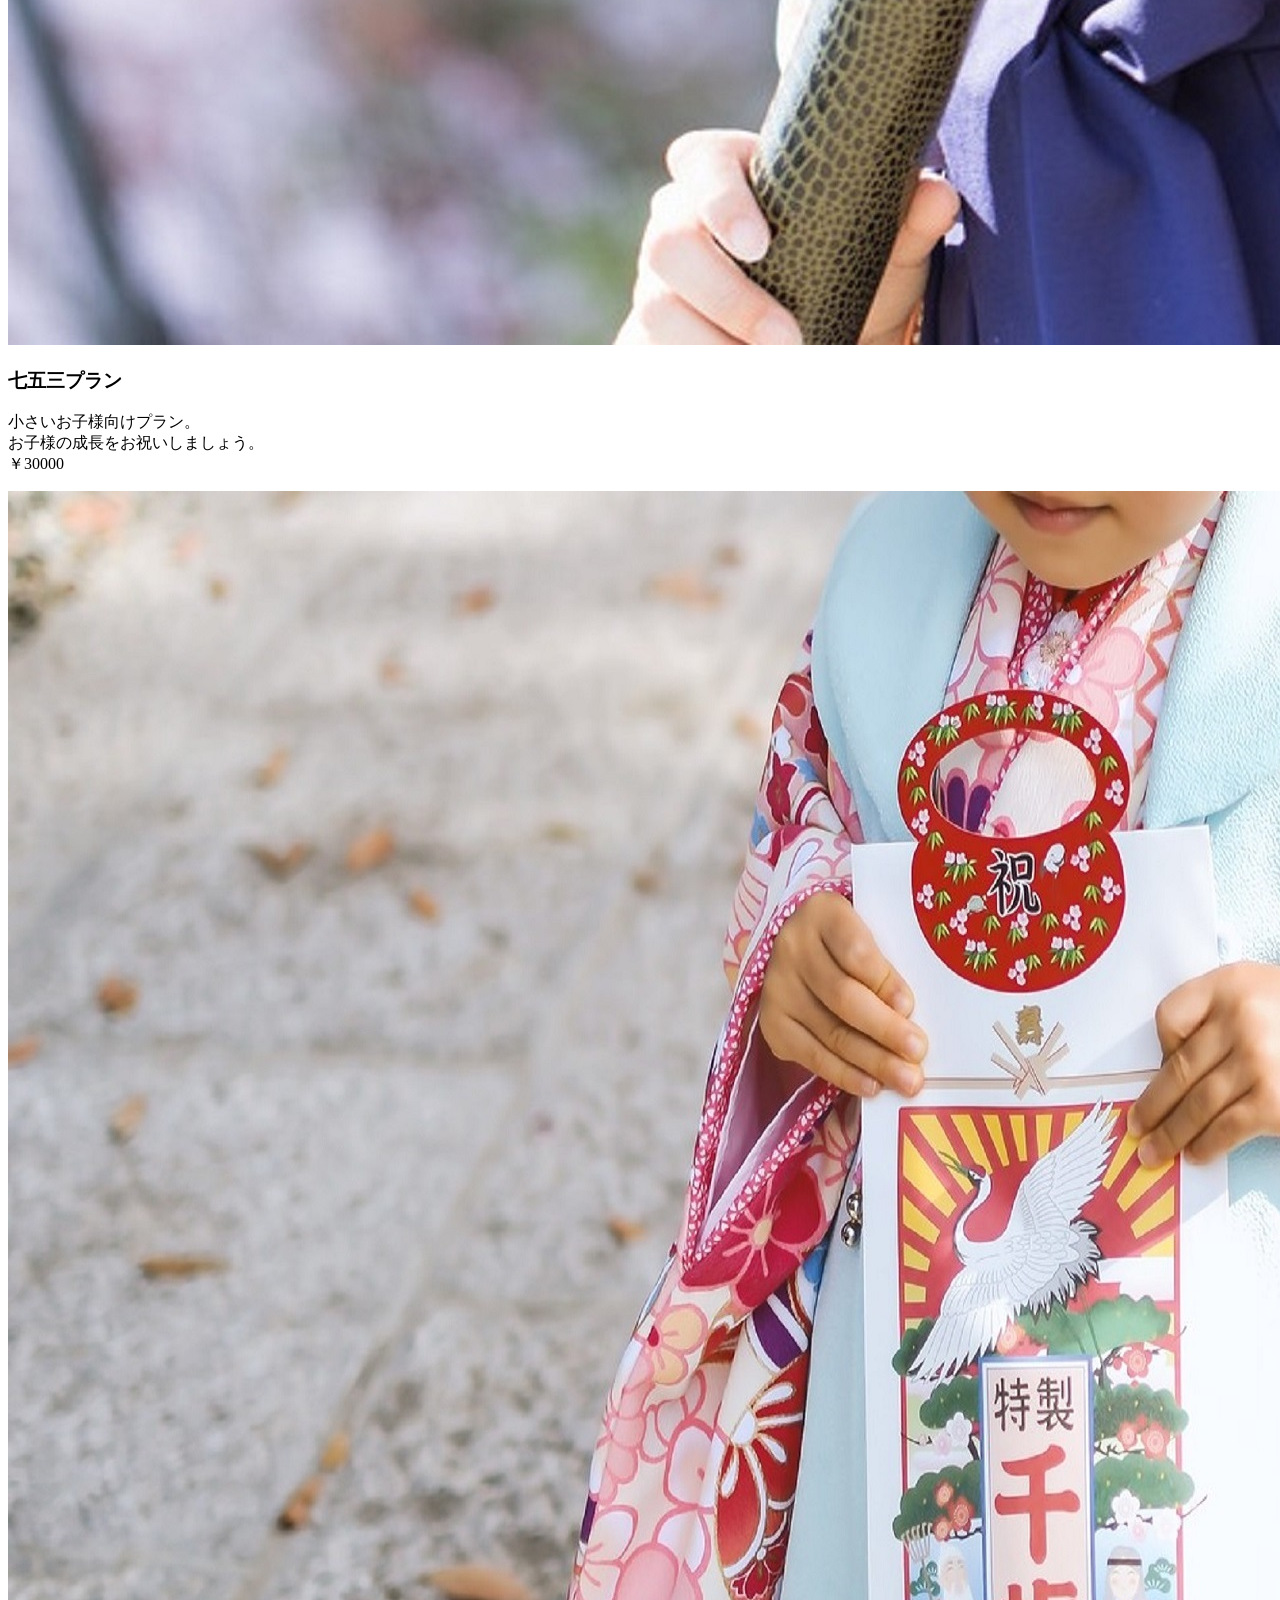
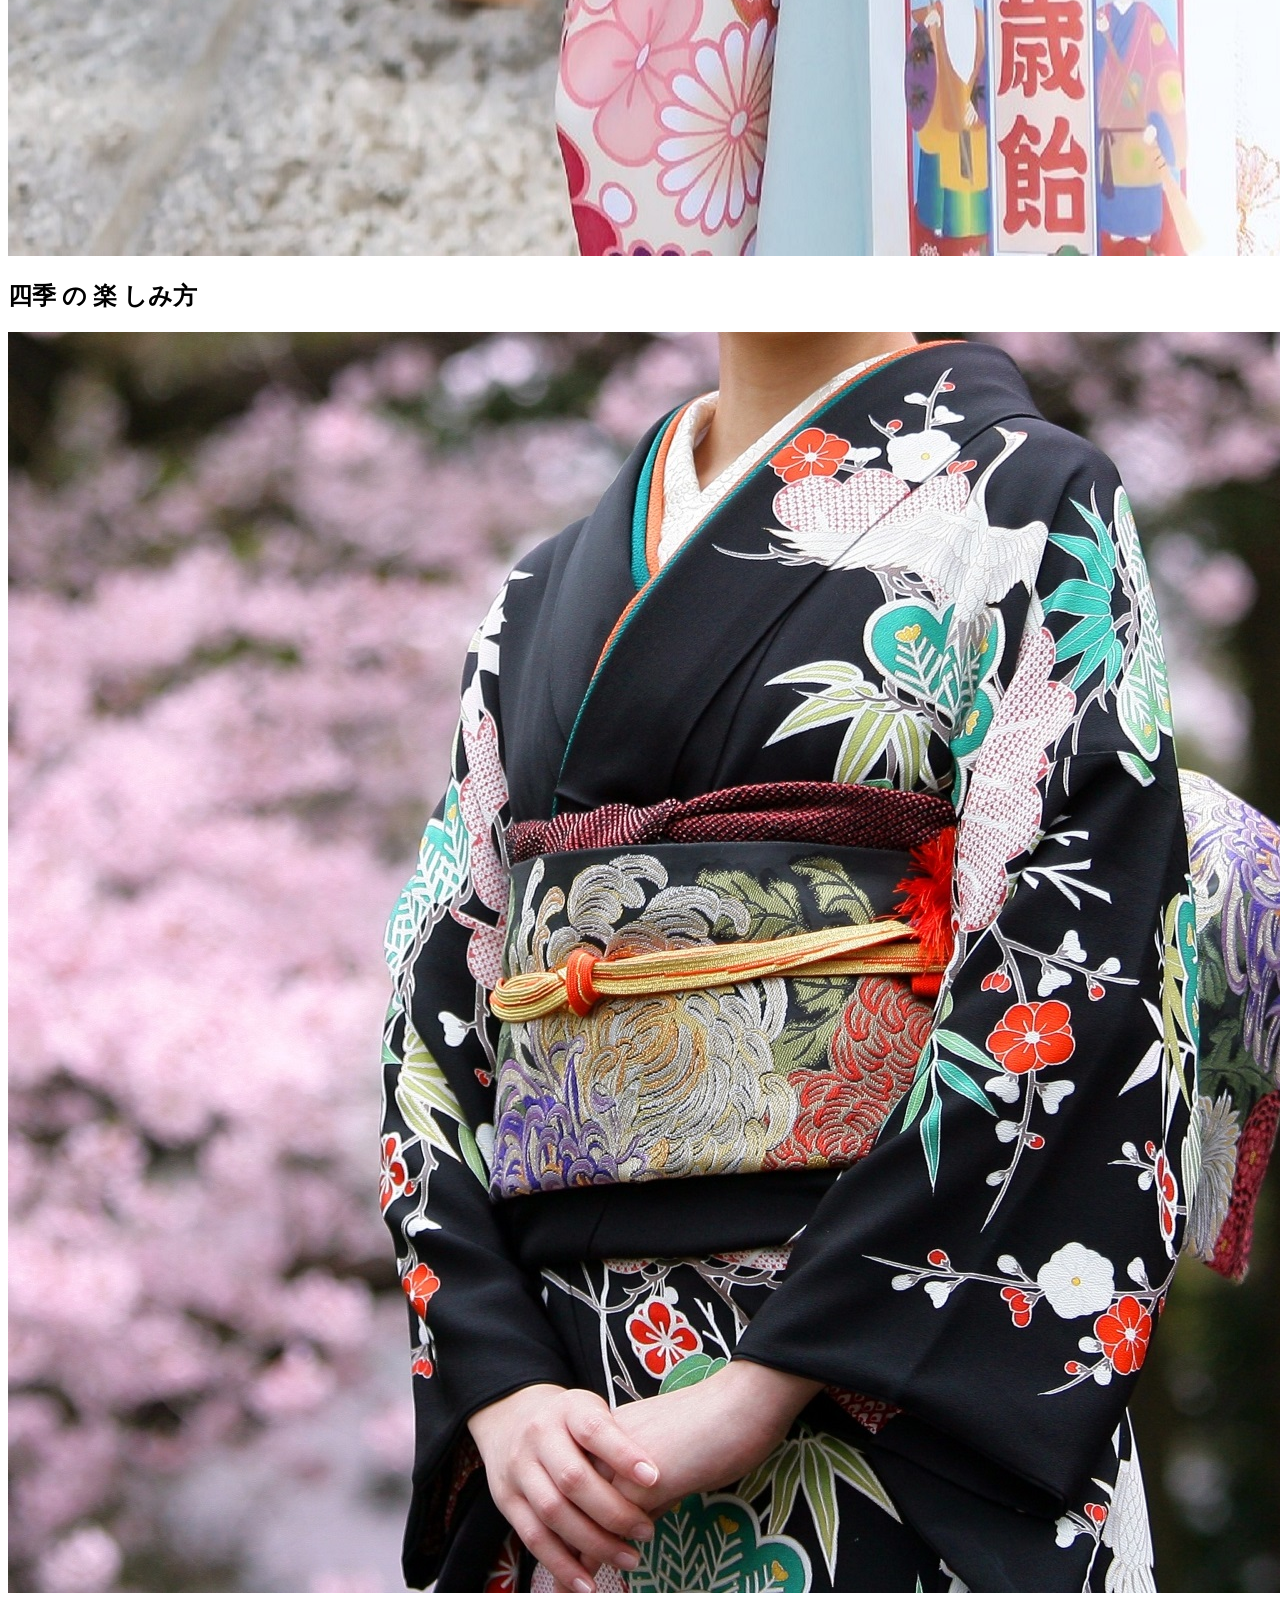
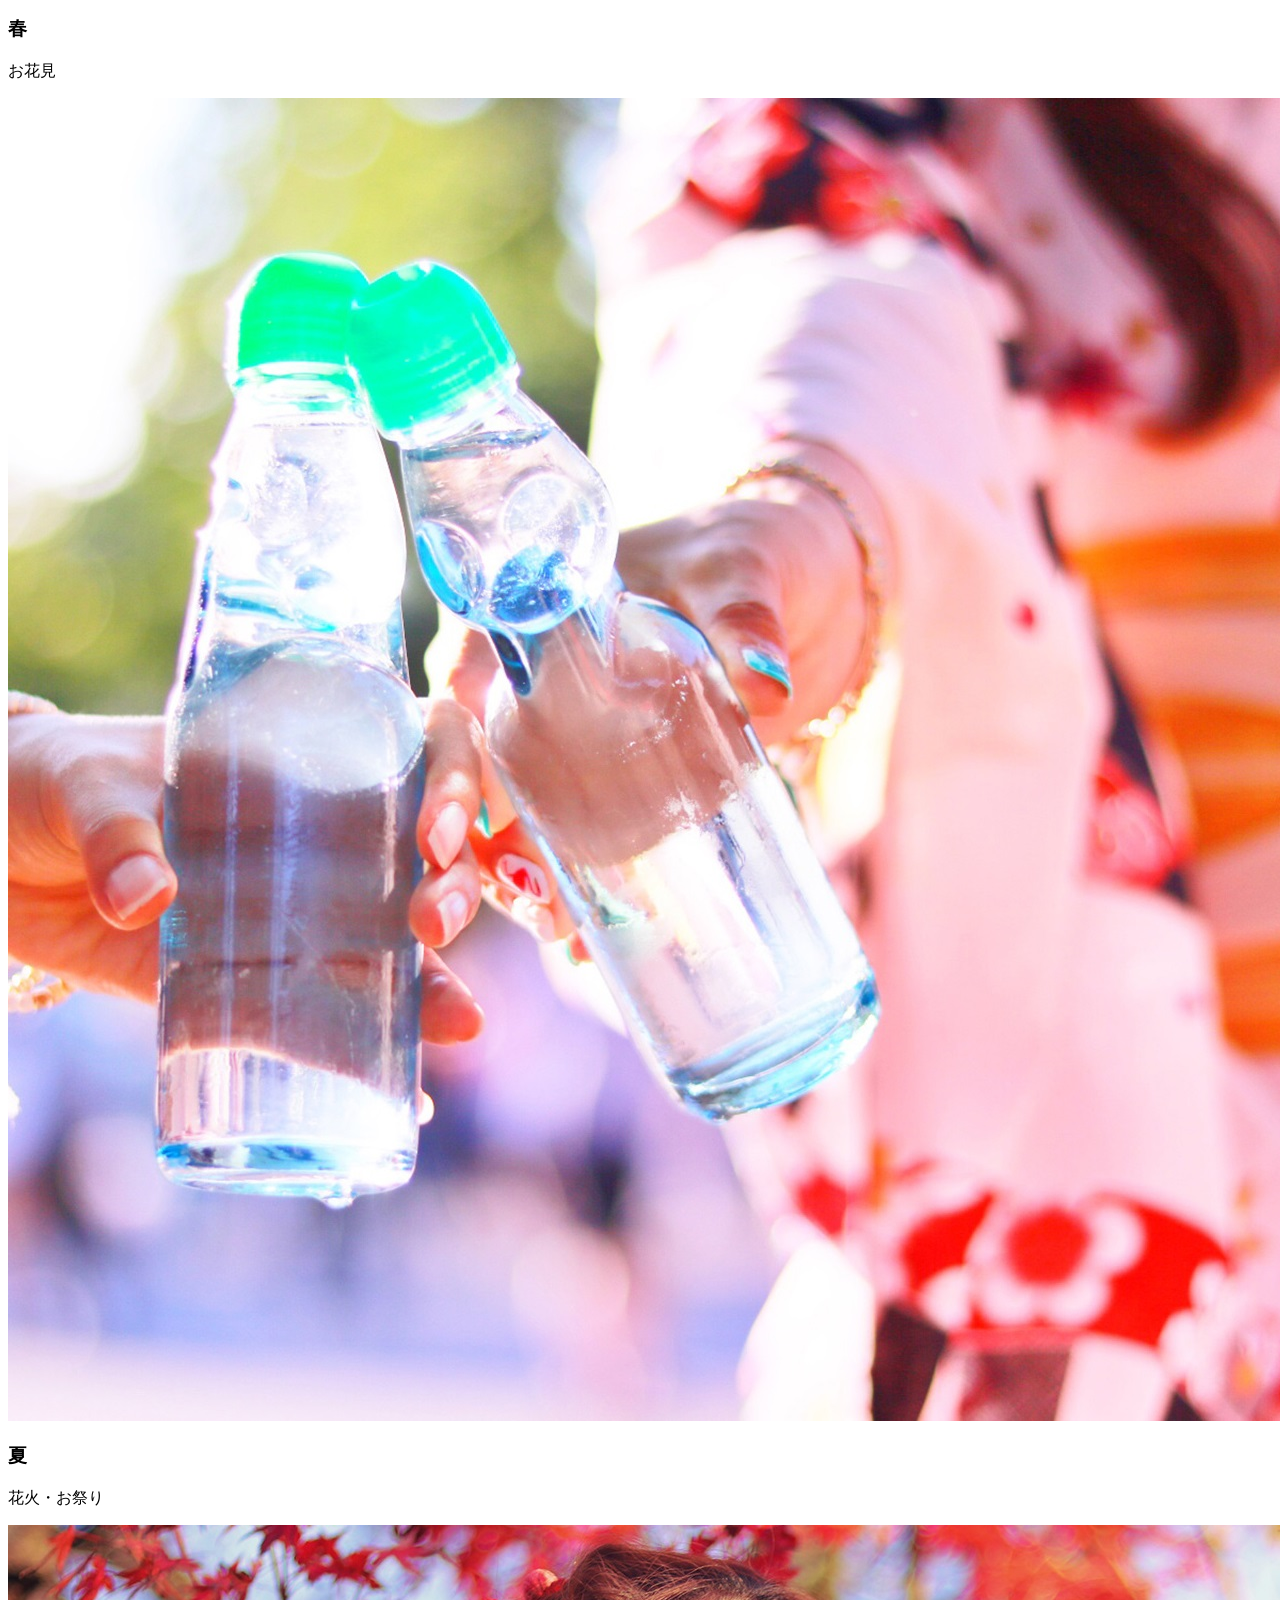
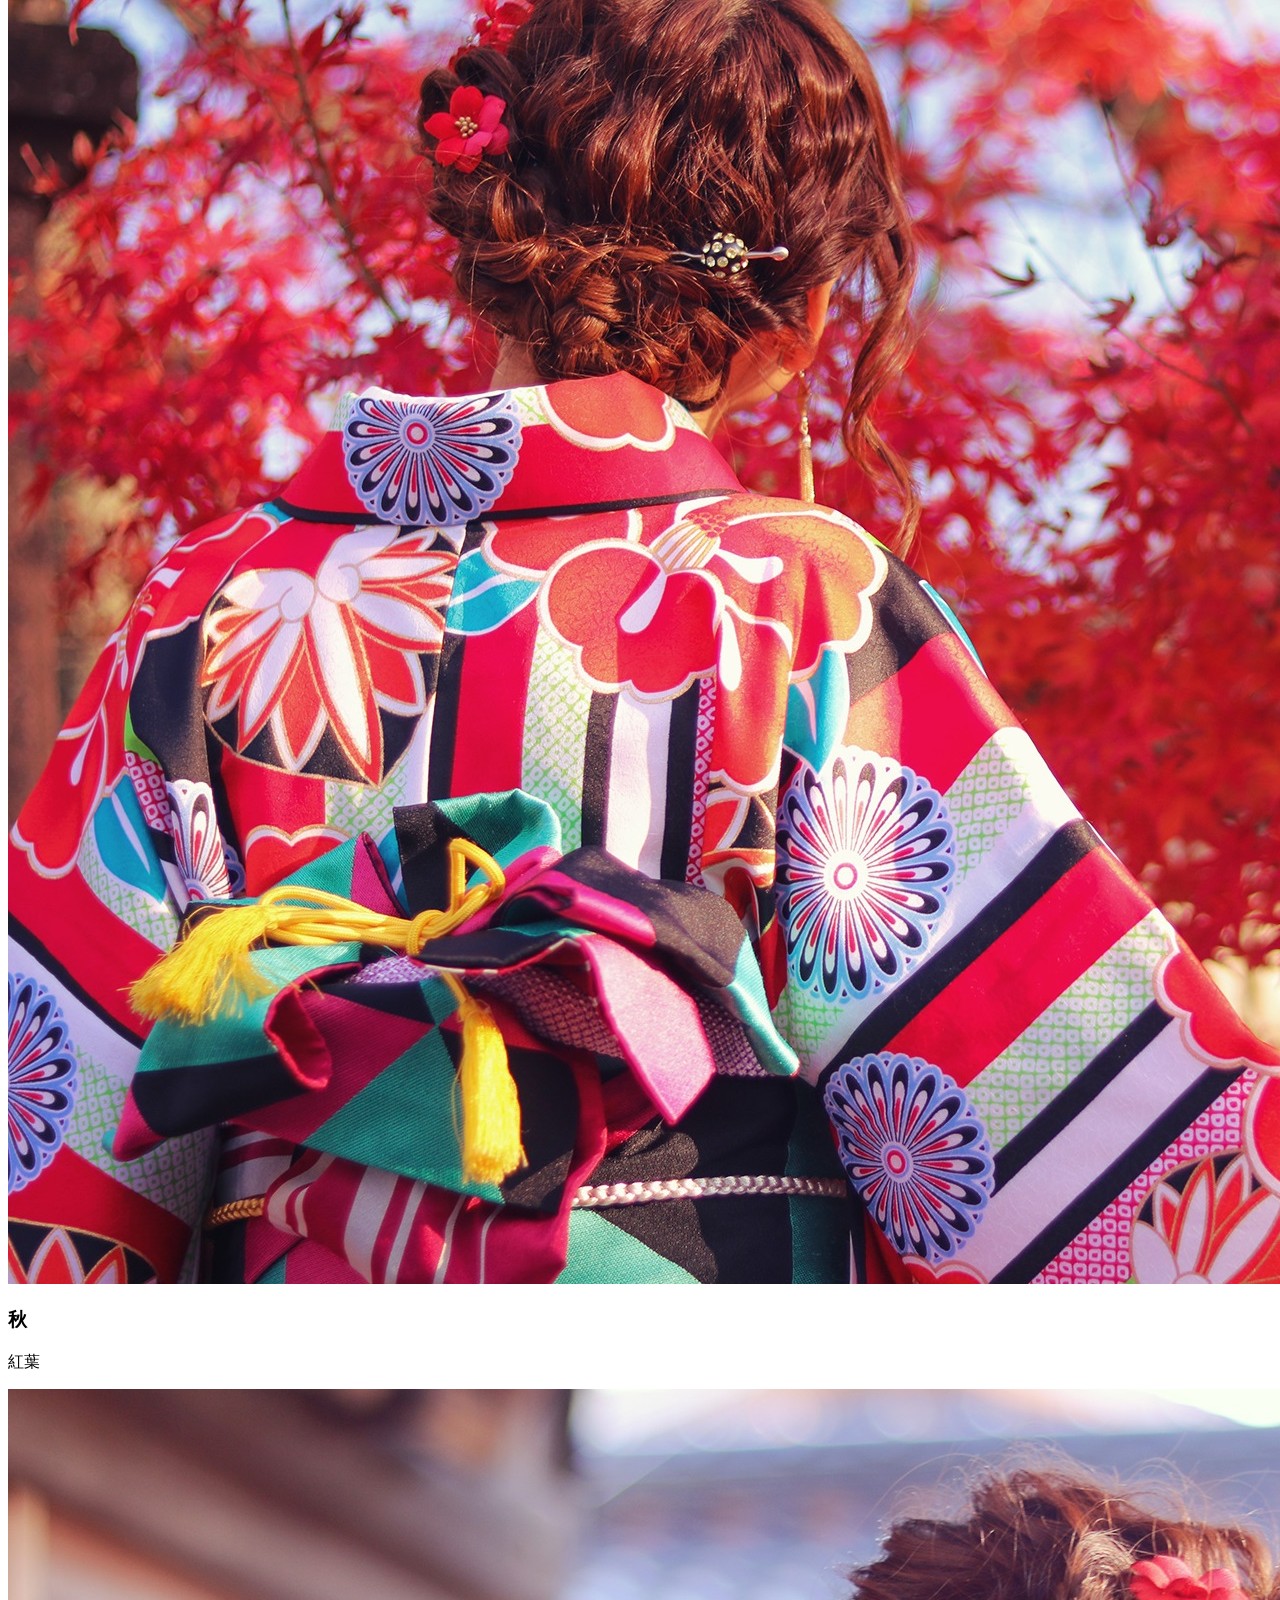
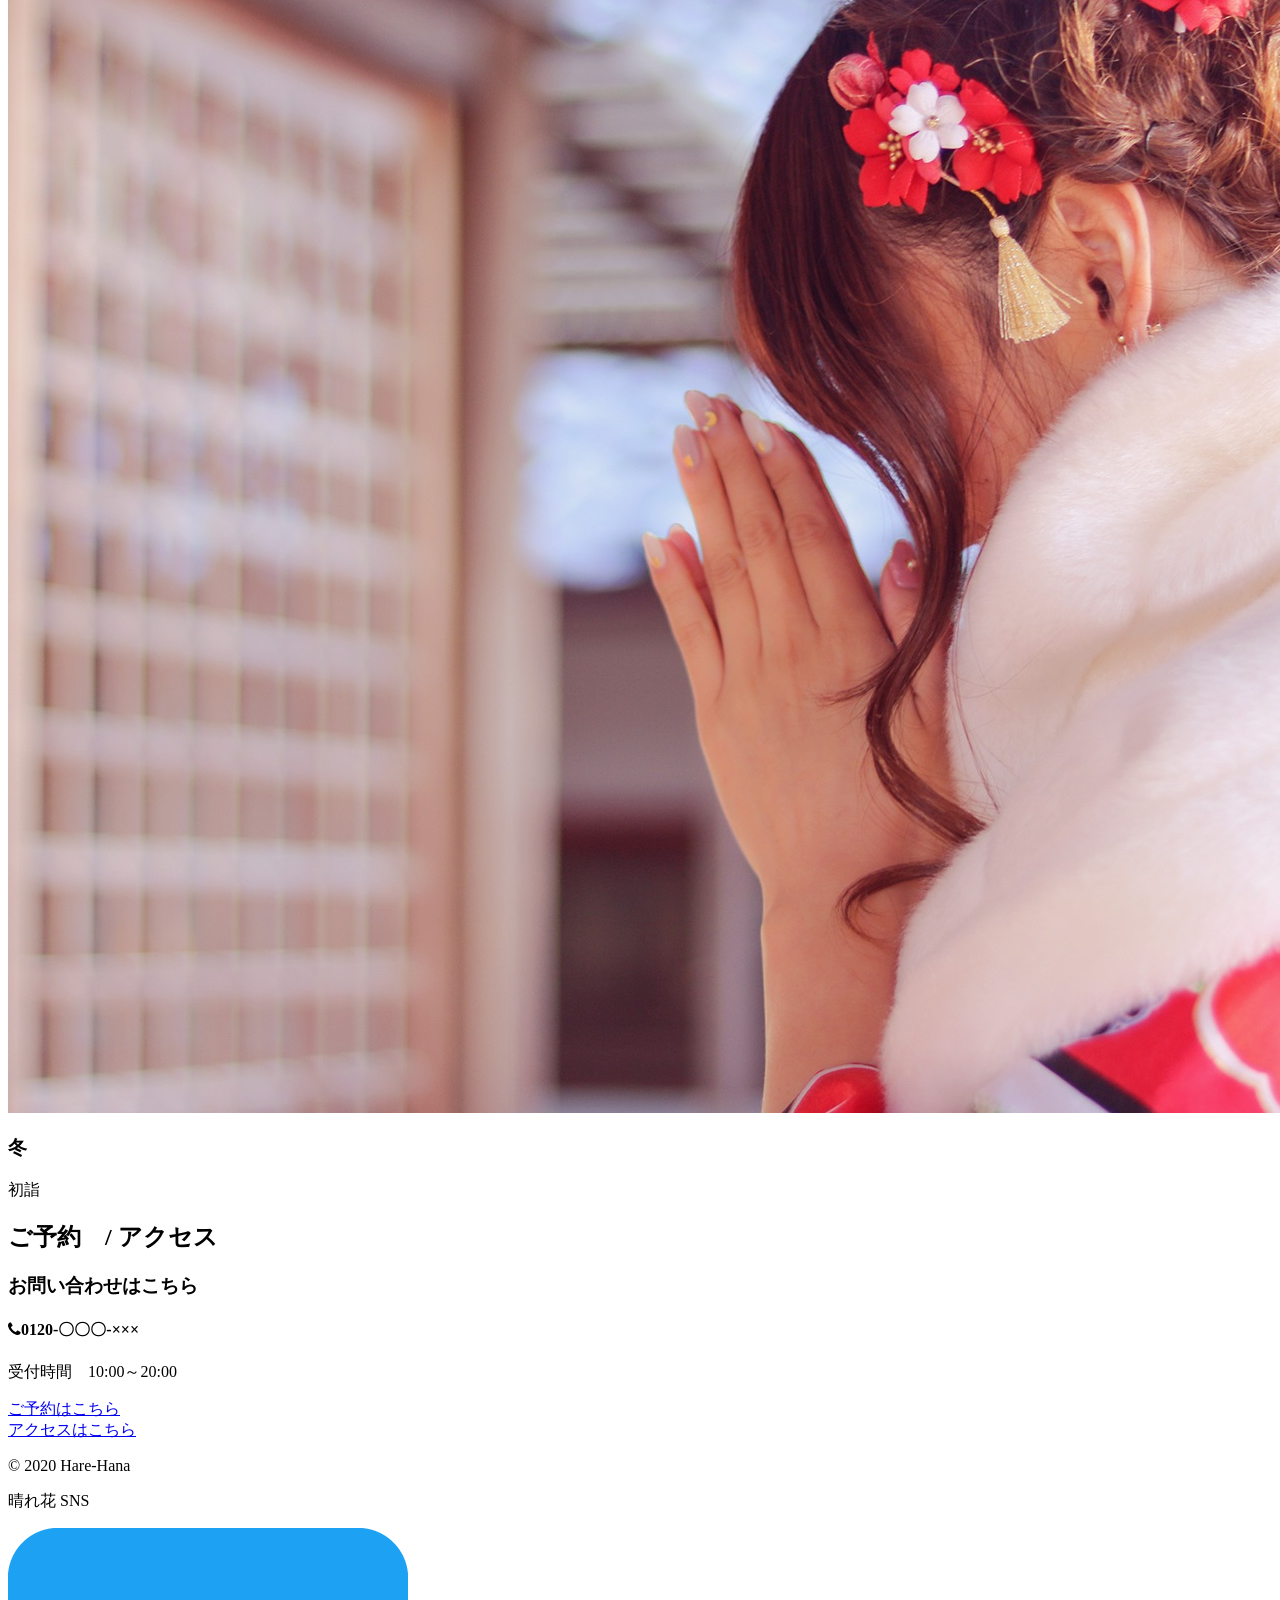
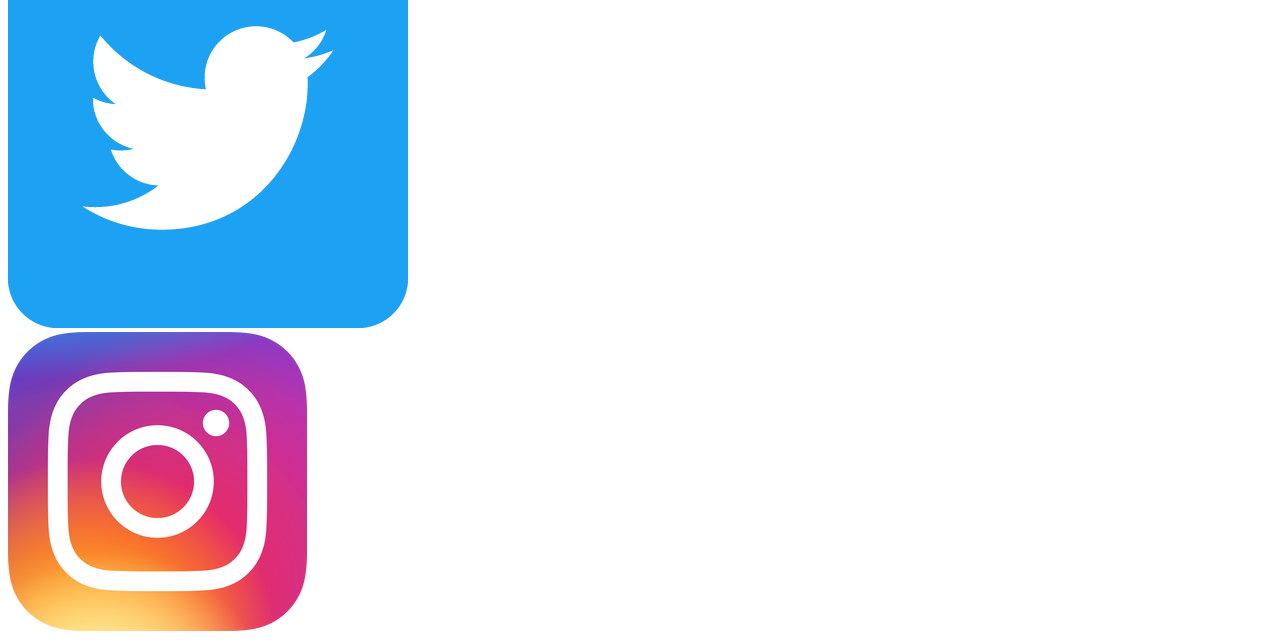
==== commit d6a77696: "Create index.html" ====
--- a/index.html
+++ b/index.html
@@ -1,253 +1,313 @@
 <!doctype html>
 <html lang="ja">
-    <head>
-        <meta charset="UTF-8">
-        
-        <title>晴れ花 | トップページ</title>
-        <link rel="shortcut icon" href="images/sakira_icon.png">
-        <meta name="description" content="着物レンタル「晴れ花」のホームページ。※Webの勉強のために作った、架空のサイトです。このお店は実在しません。">
-        <meta property="og:title" content="晴れ花 | トップページ">
-        <meta property="og:name" content="晴れ花">
-        <meta property="og:description" content="着物レンタル「晴れ花」のホームページ。※Webの勉強のために作った、架空のサイトです。このお店は実在しません。">
-        <meta property="og:type" content="website">
-        <meta property="og:url" content="https://otameshihp.github.io/harehana/">
-        <meta property="og:image" content="https://girlydrop.com/wp-content/uploads/post/p7145.jpg">
-        <meta property="twitter:card" content="summary_large_image">
-        <meta property="fb:app_id" content="690927898114323">
-        
-       
-        <link rel="stylesheet" href="http://maxcdn.bootstrapcdn.com/font-awesome/4.3.0/css/font-awesome.min.css">
-        <link href="https://fonts.googleapis.com/css?family=Sawarabi+Mincho" rel="stylesheet">
-        <link rel="stylesheet" href="common.css">
-        <link rel="stylesheet" href="index.css">
-        <link rel="stylesheet" href="responsive.css">
-    </head>
-    
-    
+
+<head>
+  <meta charset="UTF-8">
+
+  <title>晴れ花 | トップページ</title>
+  <link rel="shortcut icon" href="images/sakira_icon.png">
+  <meta name="description" content="着物レンタル「晴れ花」のホームページ。※Webの勉強のために作った、架空のサイトです。このお店は実在しません。">
+  <meta property="og:title" content="晴れ花 | トップページ">
+  <meta property="og:name" content="晴れ花">
+  <meta property="og:description" content="着物レンタル「晴れ花」のホームページ。※Webの勉強のために作った、架空のサイトです。このお店は実在しません。">
+  <meta property="og:type" content="website">
+  <meta property="og:url" content="https://otameshihp.github.io/harehana/">
+  <meta property="og:image" content="https://girlydrop.com/wp-content/uploads/post/p7145.jpg">
+  <meta property="twitter:card" content="summary_large_image">
+  <meta property="fb:app_id" content="690927898114323">
+
+
+  <link rel="stylesheet" href="http://maxcdn.bootstrapcdn.com/font-awesome/4.3.0/css/font-awesome.min.css">
+  <link href="https://fonts.googleapis.com/css?family=Sawarabi+Mincho" rel="stylesheet">
+  <link rel="stylesheet" href="../css/common.css">
+  <link rel="stylesheet" href="../css/index.css">
+  <link rel="stylesheet" href="../css/responsive.css">
+  <script src="../js/common.js" defer></script>
+</head>
+
+
+
 <body>
-    
-    <div id="fb-root"></div>
-    <script async defer crossorigin="anonymous" src="https://connect.facebook.net/ja_JP/sdk.js#xfbml=1&version=v6.0"></script>
-    
-    
-    <div class="header">
-        
-        <div class="menu">
-            <input type="checkbox" id="hamburger">
-            <label for="hamburger">
-                <span class="burger">
-                    <span class="bar"></span>
-                </span>
-            </label>
-            <label class="light-dark"  for="hamburger"></label>
-            <div id="menu">
-                <a href="#top">トップ</a>
-                <a href="#plan">料金プラン</a>
-                <a href="#shiki">四季の楽しみ方</a>
-                <a href="#inquiry">ご予約 / アクセス</a>
-            </div>
-        </div>
-        
-        
-        <div class="header-title">
-            <h2>晴 れ 花</h2>
-            <p>Hare-Hana</p>
-        </div>
-        
-        
-        <div class="header-btn">
-            <a href="appoint.html">ご予約はこちら</a>
-        </div>
-    </div>
-    
-    
-    <a name="top"></a>
+
+   <!--header-->
+   <header>
+
+    <div class="menu">
+      <input type="checkbox" id="hamburger">
+      <label for="hamburger">
+        <span class="burger">
+          <span class="bar"></span>
+        </span>
+      </label>
+      <label class="light-dark" for="hamburger"></label>
+      <nav>
+        <li><a href="#top">トップ</a></li>
+        <li><a href="#plan">料金プラン</a></li>
+        <li><a href="#shiki">四季の楽しみ方</a></li>
+        <li><a href="#inquiry">ご予約 / アクセス</a></li>
+      </nav>
+    </div>
+
+
+    <div class="header-title">
+      <h2>晴 れ 花</h2>
+      <p>Hare-Hana</p>
+    </div>
+
+
+    <div class="header-btn">
+      <a href="appoint.html">ご予約はこちら</a>
+    </div>
+  </header>
+  <!--header END-->
+
+
+  
+  <!--top-->
+  <!--ハンバーガーメニューの目印-->
+  <a name="top"></a>
+
+  <div class="sa sa--scaleDown">
     <div class="main">
-    
-        <div class="main-text">
-            <h2>着物レンタル屋</h2>
-            <h1>晴れ花</h1>
-            <p>着物で特別な１日に<br>晴れやかな着物ライフを...</p>
-        </div>
-    </div>
-    
-    
+      <div class="main-text">
+        <h2>着物レンタル屋</h2>
+        <h1>晴れ花</h1>
+        <p>着物で特別な１日に<br>晴れやかな着物ライフを...</p>
+      </div>
+    </div>
+  </div>
+  <!--top END-->
+
+
+
+  <!--sub-->
     <div class="sub">
-        <p>着物を着て、ふらり旅
-            <br>着物に必要なものはすべて揃っている着物レンタル屋。
-            <br>プロが着付けをお手伝い。着付けに慣れていない方も、安心して利用できます。
-            <br>一味違う休日をお楽しみください。
-        </p>
-    </div>
-    
-    <a name="plan"></a>
-    <div class="plan">
-        <div class="plan-headline">
+      <!--JS-->
+      <div class="sa sa--up">
+      <p>着物を着て、ふらり旅
+        <br>着物に必要なものはすべて揃っている着物レンタル屋。
+        <br>プロが着付けをお手伝い。着付けに慣れていない方も、安心して利用できます。
+        <br>一味違う休日をお楽しみください。
+      </p>
+    </div>
+  </div>
+  <!--sub END-->
+
+  
+
+  <!--plan-->
+  <!--ハンバーガーメニューの目印-->
+  <a name="plan"></a>
+
+  <div class="plan">
+    <!--JS-->
+    <div class="sa sa--up">
+
+      <div class="plan-headline">
         <h2>料 <span>金プラ</span> ン</h2>
         <p class="circle-mark"></p>
-        </div>
-        
-        <div class="plan-wrap">
-            
-            <div class="plan-content">
-                <div class="content-inner">
-                <div class="plan-text">
-                    <h3>当日返却プラン</h3>
-                    <p>店頭で当日着付け。<br>ふらり旅を満喫した後に<br>１８時までにご返却ください。<br>￥5000</p>
-                </div>
-                </div>
-                
-                <div class="content-inner">
-                    <img class="photo" src="images/touzitu.jpg" alt="photo">
-                </div>
+      </div>
+
+      <div class="plan-wrap">
+
+        <!--当日プラン-->
+        <div class="plan-content">
+          <div class="content-inner">
+            <div class="plan-text">
+              <h3>当日返却プラン</h3>
+              <p>店頭で当日着付け。<br>ふらり旅を満喫した後に<br>１８時までにご返却ください。<br>￥5000</p>
             </div>
-            
-            
-            <div class="plan-content">
-                <div class="content-inner">
-                <div class="plan-text">
-                    <h3>浴衣プラン</h3>
-                    <p>髪型セット付き。<br>夏祭りにオススメのプラン。<br>返却は翌日の12時まで。<br>￥4000</p>  
-                </div>
-                </div>
-                
-                <div class="content-inner">
-                    <img class="photo" src="images/yukata.jpg" alt="photo">
-                </div>
+          </div>
+          <div class="content-inner">
+            <img class="photo" src="../images/plan/touzitu.jpg" alt="photo">
+          </div>
+        </div>
+        <!--当日プラン END-->
+
+
+        <!--浴衣プラン-->
+        <div class="plan-content">
+          <div class="content-inner">
+            <div class="plan-text">
+              <h3>浴衣プラン</h3>
+              <p>髪型セット付き。<br>夏祭りにオススメのプラン。<br>返却は翌日の12時まで。<br>￥4000</p>
             </div>
-                
-                
-            <div class="plan-content">
-                <div class="content-inner">
-                <div class="plan-text">
-                    <h3>振袖プラン</h3>
-                    <p>成人式や卒業式の晴れの日プラン。<br>前撮りは別料金。<br>￥50000</p>   
-                </div>
-                </div>
-                
-                <div class="content-inner">
-                    <img class="photo" src="images/seizinn.jpg" alt="photo">
-                </div>
+          </div>
+
+          <div class="content-inner">
+            <img class="photo" src="../images/plan/yukata.jpg" alt="photo">
+          </div>
+        </div>
+        <!--当日プラン END-->
+
+
+        <!--振袖プラン-->
+        <div class="plan-content">
+          <div class="content-inner">
+            <div class="plan-text">
+              <h3>振袖プラン</h3>
+              <p>成人式や卒業式の晴れの日プラン。<br>前撮りは別料金。<br>￥50000</p>
             </div>
-                    
-                    
-            <div class="plan-content">
-                <div class="content-inner">
-                <div class="plan-text">
-                    <h3>七五三プラン</h3>
-                    <p>小さいお子様向けプラン。<br>お子様の成長をお祝いしましょう。<br>￥30000</p> 
-                </div>
-                </div>
-                
-                <div class="content-inner">
-                    <img class="photo" src="images/753.jpg" alt="photo">
-                </div>
-            </div>            
-        </div>
-    </div>
-    
-    
-    <a name="shiki"></a>
-    <div class="shiki">
-        <div class="shiki-headline">
+          </div>
+
+          <div class="content-inner">
+            <img class="photo" src="../images/plan/hurisode.jpg" alt="photo">
+          </div>
+        </div>
+        <!--振袖プラン END-->
+
+
+        <!--七五三プラン-->
+        <div class="plan-content">
+          <div class="content-inner">
+            <div class="plan-text">
+              <h3>七五三プラン</h3>
+              <p>小さいお子様向けプラン。<br>お子様の成長をお祝いしましょう。<br>￥30000</p>
+            </div>
+          </div>
+
+          <div class="content-inner">
+            <img class="photo" src="../images/plan/753.jpg" alt="photo">
+          </div>
+        </div>
+        <!--七五三プラン END-->
+
+
+      </div>
+    </div>
+  </div>
+  <!--plan END-->
+
+
+
+  <!--shiki-->
+  <!--ハンバーガーメニューの目印-->
+  <a name="shiki"></a>
+
+  <div class="shiki">
+    <!--JS-->
+    <div class="sa sa--up">
+      <div class="shiki-headline">
         <h2>四季 <span>の 楽</span> しみ方</h2>
         <p class=circle-mark></p>
-        </div>
-        
-    <div class="shiki-wrap">
+      </div>
+
+      <!--春-->
+      <div class="shiki-wrap">
         <div class="circle-img">
-            <div class="shiki-img">
-                <img class="shiki-img" src="images/haru.jpg" alt="春">
-            </div>
-            <h3>春</h3>
-            <p>お花見</p>
-        </div>
-        
-        
+          <div class="shiki-img">
+            <img class="shiki-img" src="../images/shiki/spring.jpg" alt="春">
+          </div>
+          <h3>春</h3>
+          <p>お花見</p>
+        </div>
+        <!--春 END-->
+
+
+        <!--夏-->
         <div class="circle-img">
-            <div class="shiki-img">
-                <img class="shiki-img" src="images/summer.jpg" alt="夏">
-            </div>
-            <h3>夏</h3>
-            <p>花火・お祭り</p>
-        </div>
-        
-        
+          <div class="shiki-img">
+            <img class="shiki-img" src="../images/shiki/summer.jpg" alt="夏">
+          </div>
+          <h3>夏</h3>
+          <p>花火・お祭り</p>
+        </div>
+        <!--夏 END-->
+
+
+        <!--秋-->
         <div class="circle-img">
-            <div class="shiki-img">
-                <img class="shiki-img" src="images/aki.jpg" alt="秋">
-            </div>
-            <h3>秋</h3>
-            <p>紅葉</p>
-        </div>
-        
-        
+          <div class="shiki-img">
+            <img class="shiki-img" src="../images/shiki/autumn.jpg" alt="秋">
+          </div>
+          <h3>秋</h3>
+          <p>紅葉</p>
+        </div>
+        <!--秋 END-->
+
+
+        <!--冬-->
         <div class="circle-img">
-            <div class="shiki-img">
-                <img class="shiki-img" src="images/winter.jpg" alt="冬">
-            </div>
-            <h3>冬</h3>
-            <P>初詣</P>
-        </div>
-    </div>
-    </div>
-    
-    
-    
-    
-    <a name="inquiry"></a>
-    <div class="inquiry">
-        <div class="inquiry-headline">
-            <h2>ご予約&nbsp;&nbsp;&nbsp;&nbsp;<span>/&nbsp;ア</span>クセス&nbsp;&nbsp;</h2>
-            <p class="circle-mark"></p>
-        </div>
-     
-     <div class="inquiry-wrap">
-         <div class="inquiry-text">
-             <h4>お問い合わせはこちら</h4>
-             <h3><i class="fa fa-phone"></i>0120-〇〇〇-×××</h3>
-                    <p>受付時間　10:00～20:00</p>
-         </div>
-             
-         
-         <div class="inquiry-btn">
-             <div class="appoint btn">
-                 <a href="appoint.html">ご予約はこちら</a>
-             </div>
-             <div class="access btn">
-                 <a href="access.html">アクセスはこちら</a>
-             </div>
-         
-         </div>
-     </div>
-    </div>
-    
-    
-    
-   <div class="fotter">
-           
-           <div class="fotter-left">
-               <p>&copy; 2020 Hare-Hana</p>
-           </div>
-           
-           <div class="fotter-right">
-               <p>晴れ花 SNS</p>
-               
-               <div class="icon-wrap">
-                   <div class="twitter icon">
-                       <a href="https://twitter.com/otameshiHP">
-                          <img src="images/twitter-squear.png">
-                       </a>
-                   </div>
-                   
-                   <div class="instagram icon">
-                        <a href="https://www.instagram.com/otameshihp">
-                            <img class="instagram-img" src="images/Instagram_AppIcon_Aug2017.png">
-                       </a>
-                   </div>
-               </div>
-       </div>
-    </div>
-    
-    </body>
+          <div class="shiki-img">
+            <img class="shiki-img" src="../images/shiki/winter.jpg" alt="冬">
+          </div>
+          <h3>冬</h3>
+          <P>初詣</P>
+        </div>
+        <!--冬 END-->
+
+
+      </div>
+    </div>
+  </div>
+  <!--shiki END-->
+
+
+
+  <!--inquiry-->
+  <!--ハンバーガーメニューの目印-->
+  <a name="inquiry"></a>
+
+  <div class="inquiry">
+    <!--JS-->
+    <div class="sa sa--up">
+
+      <div class="inquiry-headline">
+        <h2>ご予約&nbsp;&nbsp;&nbsp;&nbsp;<span>/&nbsp;ア</span>クセス&nbsp;&nbsp;</h2>
+        <p class="circle-mark"></p>
+      </div>
+
+      <div class="inquiry-wrap">
+        <div class="inquiry-text">
+          <h3>お問い合わせはこちら</h3>
+          <h4><i class="fa fa-phone"></i>0120-〇〇〇-×××</h4>
+          <p>受付時間　10:00～20:00</p>
+        </div>
+
+
+        <div class="inquiry-btn">
+          <div class="appoint btn">
+            <a href="appoint.html">ご予約はこちら</a>
+          </div>
+          <div class="access btn">
+            <a href="access.html">アクセスはこちら</a>
+          </div>
+
+        </div>
+      </div>
+    </div>
+  </div>
+  <!--inquiry END-->
+
+
+
+  <!--footer-->
+  <footer>
+
+    <div class="footer-left">
+      <p>&copy; 2020 Hare-Hana</p>
+    </div>
+
+    <div class="footer-right">
+      <p>晴れ花 SNS</p>
+
+      <div class="icon-wrap">
+        <div class="twitter icon">
+          <a href="https://twitter.com/otameshiHP">
+            <img src="../images/common/twitter_square.png">
+          </a>
+        </div>
+
+        <div class="instagram icon">
+          <a href="https://www.instagram.com/otameshihp">
+            <img class="instagram-img" src="../images/common/Instagram_square.png">
+          </a>
+        </div>
+      </div>
+    </div>
+  </footer>
+  <!--footer END-->
+
+</body>
+
 </html>
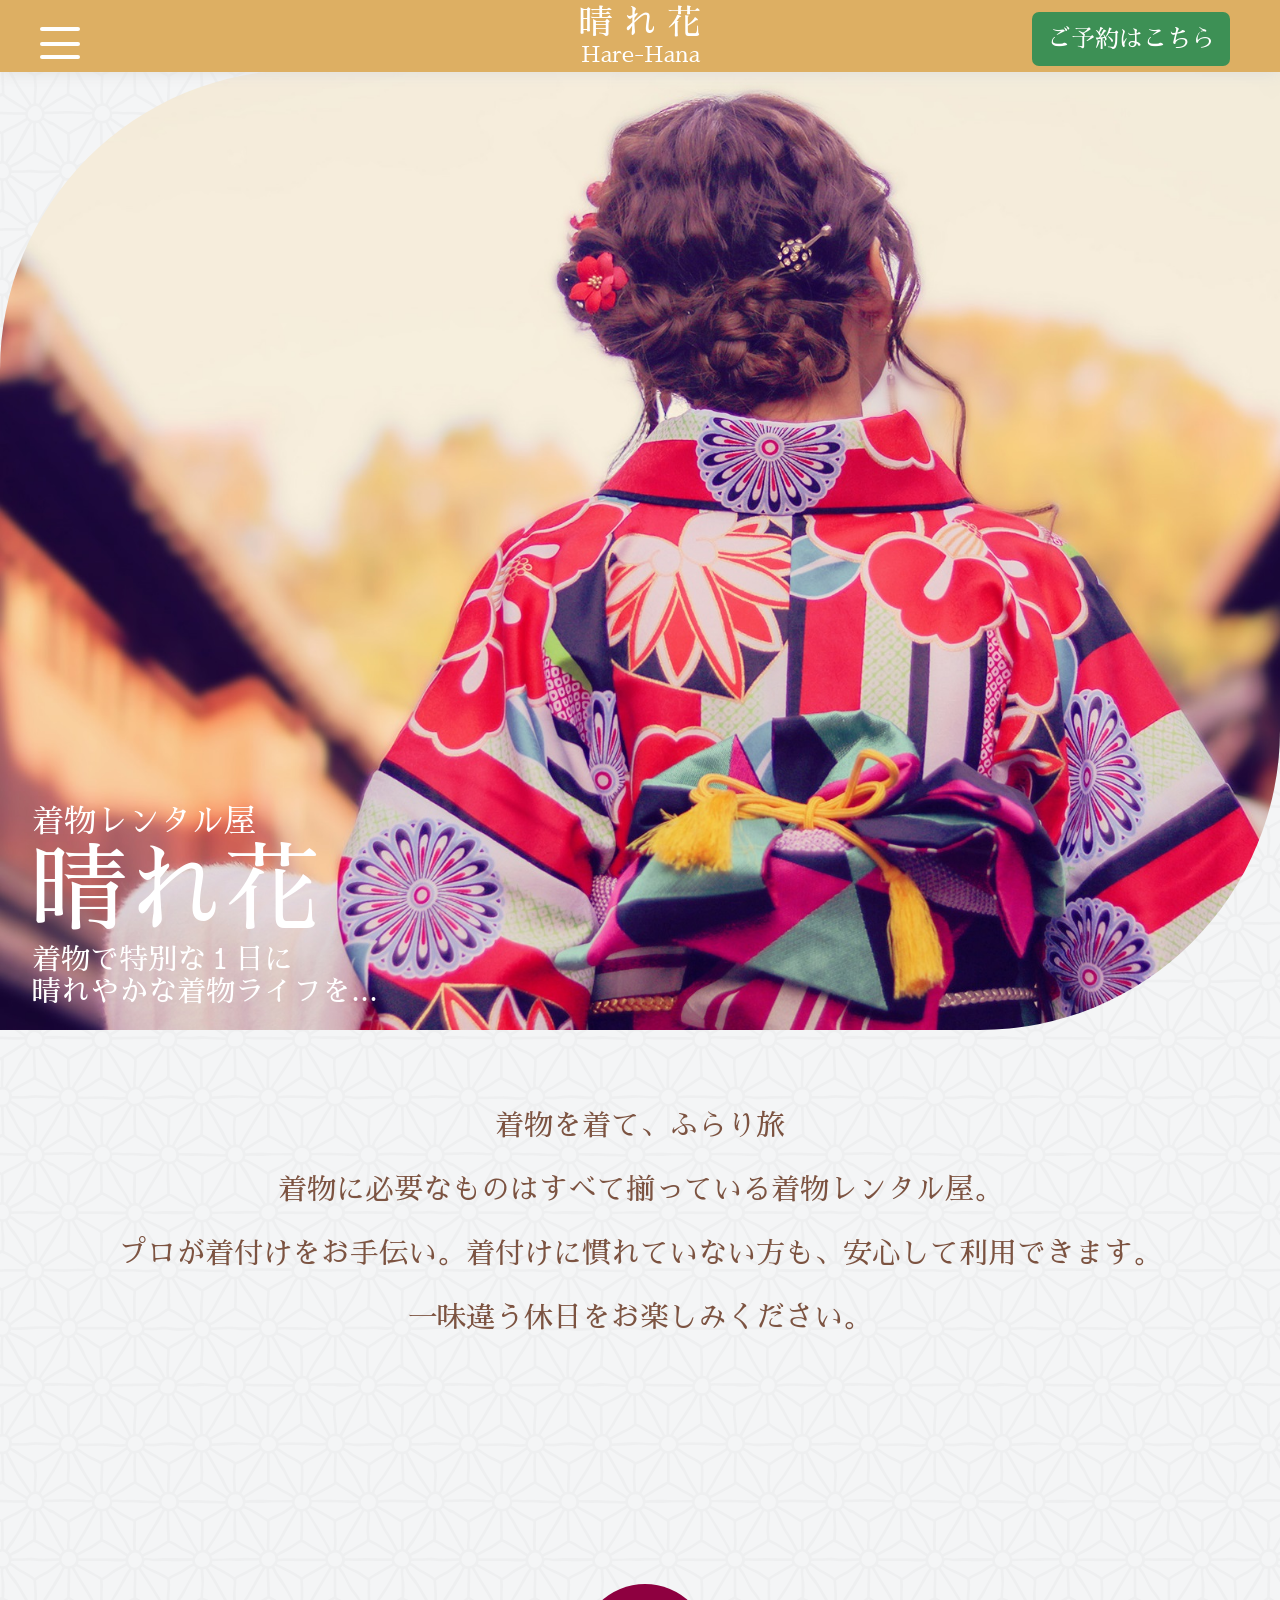
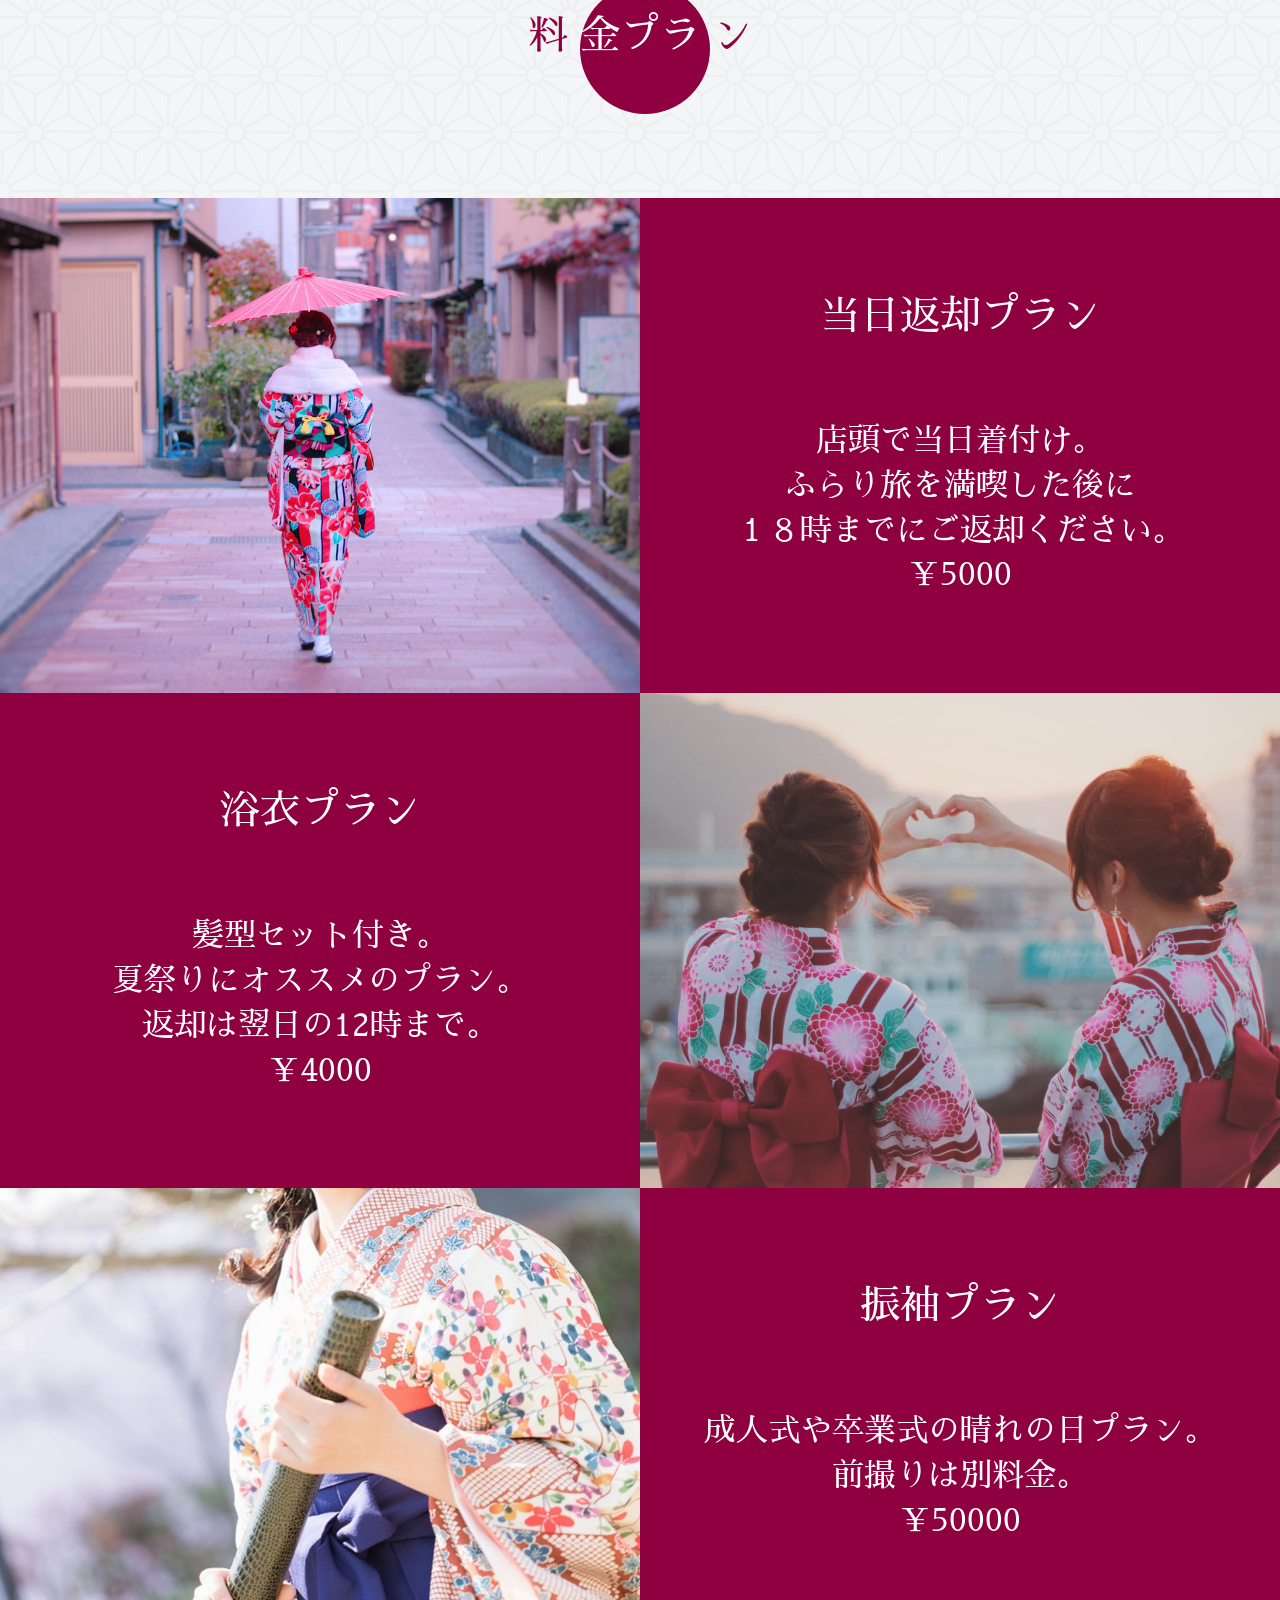
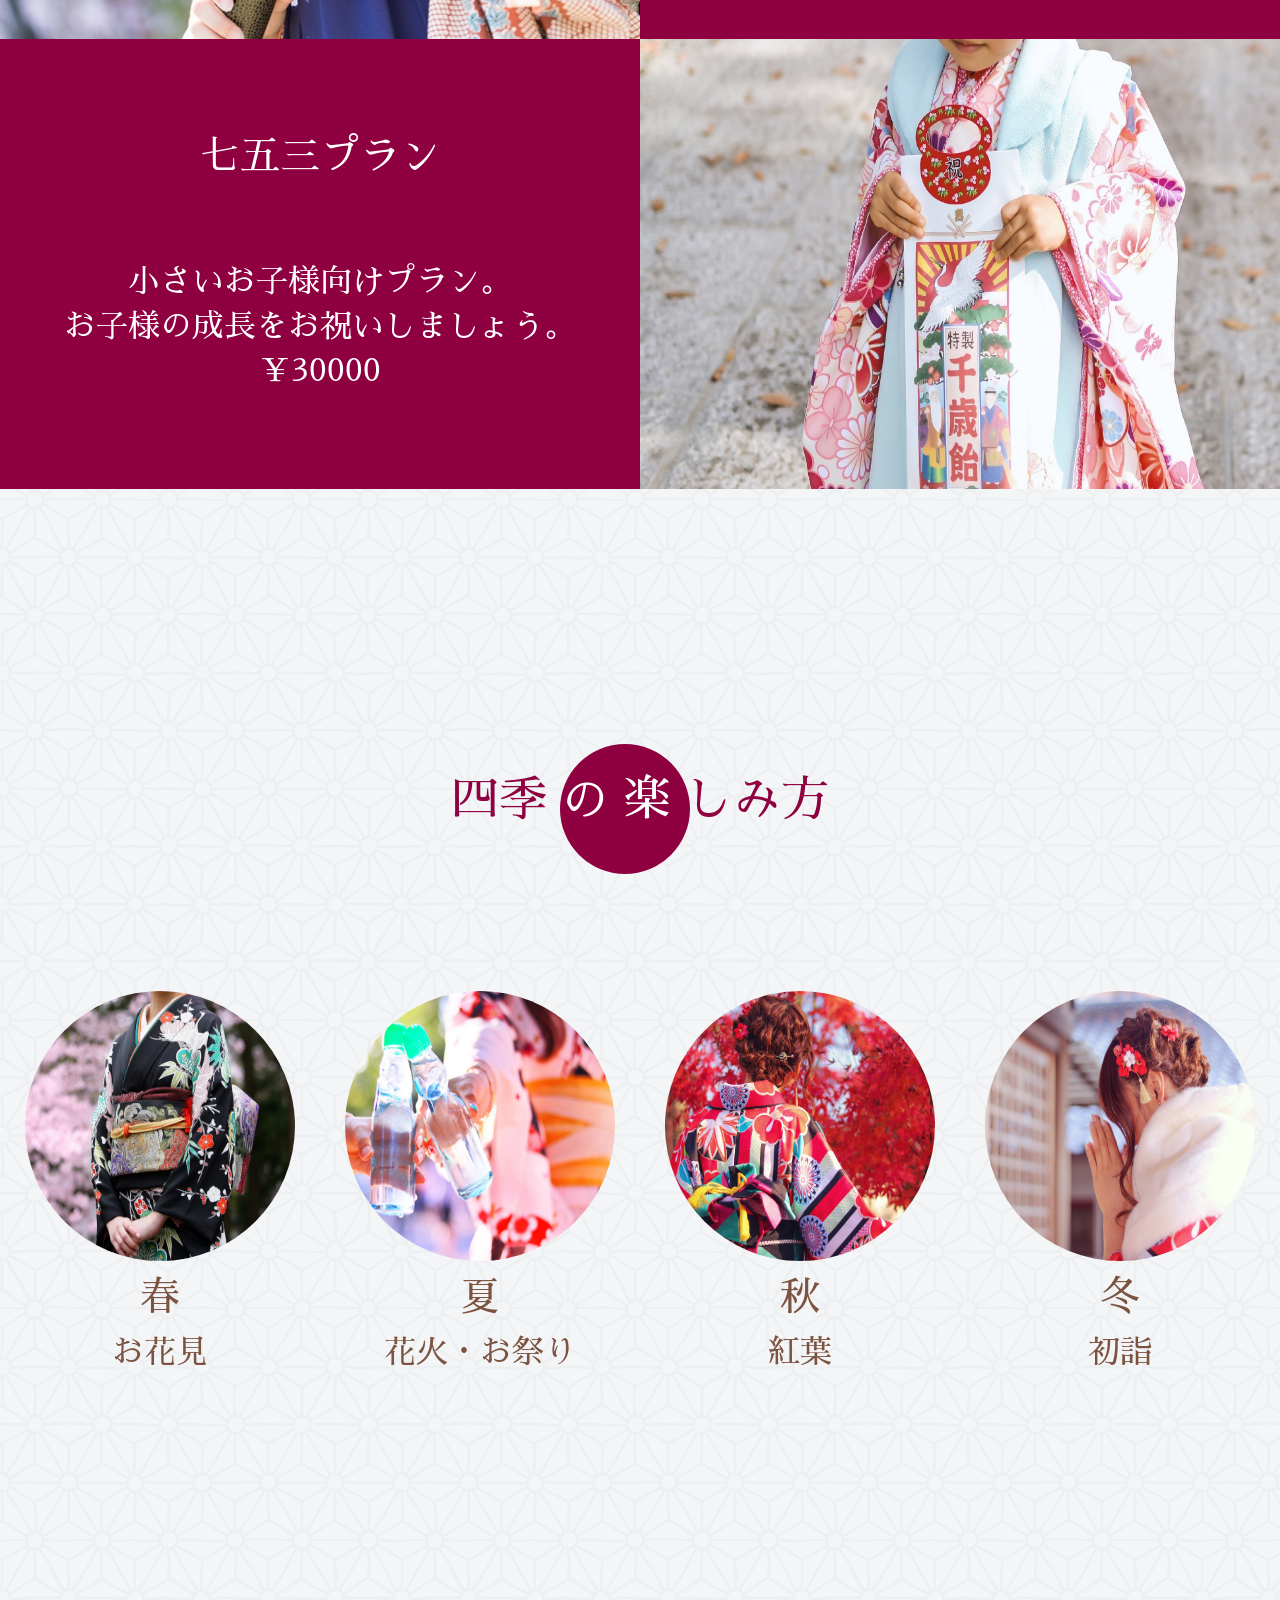
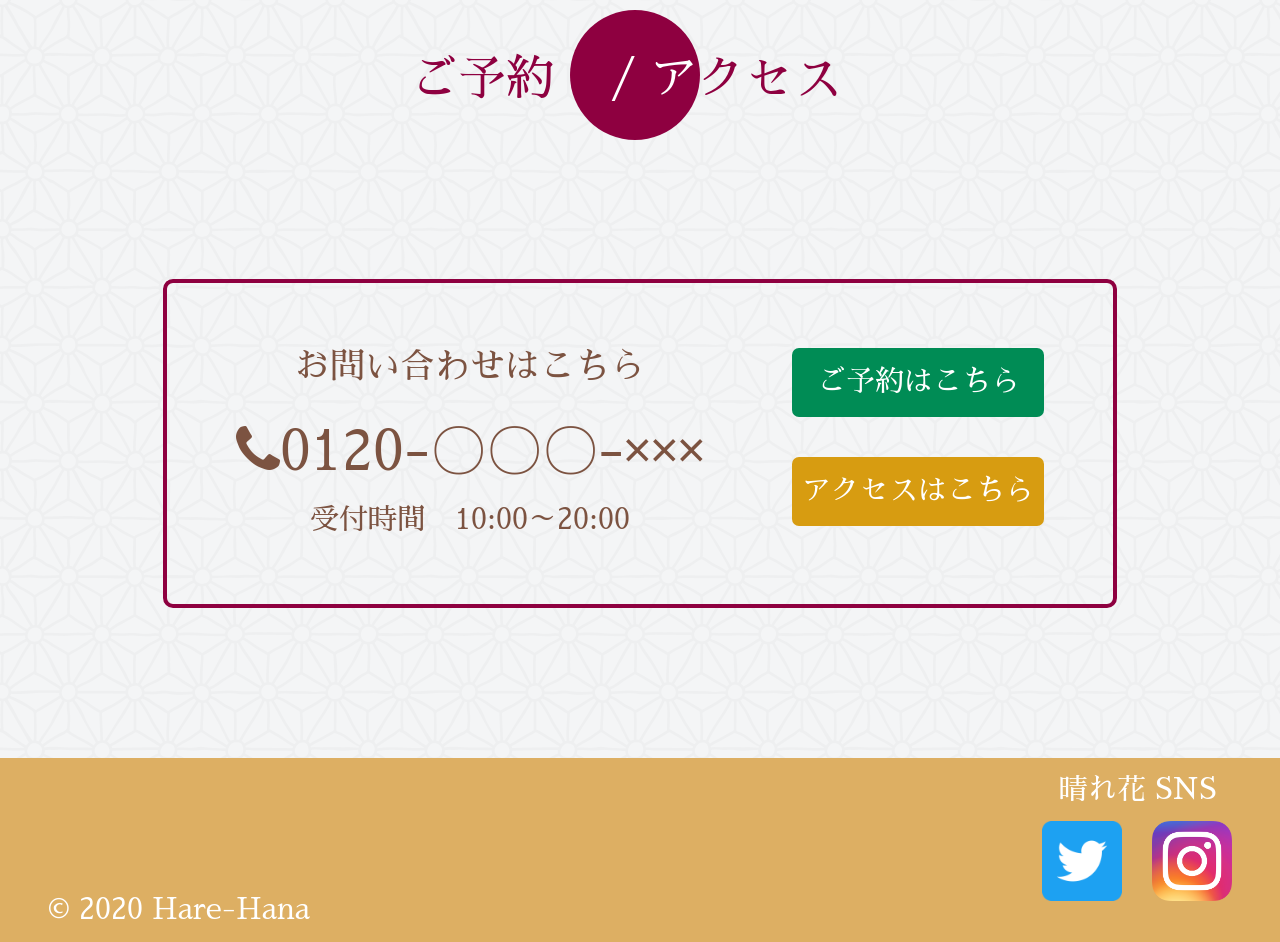
==== commit 7307cab1: "Update index.html" ====
--- a/index.html
+++ b/index.html
@@ -19,10 +19,10 @@
 
   <link rel="stylesheet" href="http://maxcdn.bootstrapcdn.com/font-awesome/4.3.0/css/font-awesome.min.css">
   <link href="https://fonts.googleapis.com/css?family=Sawarabi+Mincho" rel="stylesheet">
-  <link rel="stylesheet" href="../css/common.css">
-  <link rel="stylesheet" href="../css/index.css">
-  <link rel="stylesheet" href="../css/responsive.css">
-  <script src="../js/common.js" defer></script>
+  <link rel="stylesheet" href="css/common.css">
+  <link rel="stylesheet" href="css/index.css">
+  <link rel="stylesheet" href="css/responsive.css">
+  <script src="js/common.js" defer></script>
 </head>
 
 
@@ -56,7 +56,7 @@
 
 
     <div class="header-btn">
-      <a href="appoint.html">ご予約はこちら</a>
+      <a href="html/appoint.html">ご予約はこちら</a>
     </div>
   </header>
   <!--header END-->
@@ -119,7 +119,7 @@
             </div>
           </div>
           <div class="content-inner">
-            <img class="photo" src="../images/plan/touzitu.jpg" alt="photo">
+            <img class="photo" src="images/plan/touzitu.jpg" alt="photo">
           </div>
         </div>
         <!--当日プラン END-->
@@ -135,7 +135,7 @@
           </div>
 
           <div class="content-inner">
-            <img class="photo" src="../images/plan/yukata.jpg" alt="photo">
+            <img class="photo" src="images/plan/yukata.jpg" alt="photo">
           </div>
         </div>
         <!--当日プラン END-->
@@ -151,7 +151,7 @@
           </div>
 
           <div class="content-inner">
-            <img class="photo" src="../images/plan/hurisode.jpg" alt="photo">
+            <img class="photo" src="images/plan/hurisode.jpg" alt="photo">
           </div>
         </div>
         <!--振袖プラン END-->
@@ -167,7 +167,7 @@
           </div>
 
           <div class="content-inner">
-            <img class="photo" src="../images/plan/753.jpg" alt="photo">
+            <img class="photo" src="images/plan/753.jpg" alt="photo">
           </div>
         </div>
         <!--七五三プラン END-->
@@ -196,7 +196,7 @@
       <div class="shiki-wrap">
         <div class="circle-img">
           <div class="shiki-img">
-            <img class="shiki-img" src="../images/shiki/spring.jpg" alt="春">
+            <img class="shiki-img" src="images/shiki/spring.jpg" alt="春">
           </div>
           <h3>春</h3>
           <p>お花見</p>
@@ -207,7 +207,7 @@
         <!--夏-->
         <div class="circle-img">
           <div class="shiki-img">
-            <img class="shiki-img" src="../images/shiki/summer.jpg" alt="夏">
+            <img class="shiki-img" src="images/shiki/summer.jpg" alt="夏">
           </div>
           <h3>夏</h3>
           <p>花火・お祭り</p>
@@ -218,7 +218,7 @@
         <!--秋-->
         <div class="circle-img">
           <div class="shiki-img">
-            <img class="shiki-img" src="../images/shiki/autumn.jpg" alt="秋">
+            <img class="shiki-img" src="images/shiki/autumn.jpg" alt="秋">
           </div>
           <h3>秋</h3>
           <p>紅葉</p>
@@ -229,7 +229,7 @@
         <!--冬-->
         <div class="circle-img">
           <div class="shiki-img">
-            <img class="shiki-img" src="../images/shiki/winter.jpg" alt="冬">
+            <img class="shiki-img" src="images/shiki/winter.jpg" alt="冬">
           </div>
           <h3>冬</h3>
           <P>初詣</P>
@@ -267,10 +267,10 @@
 
         <div class="inquiry-btn">
           <div class="appoint btn">
-            <a href="appoint.html">ご予約はこちら</a>
+            <a href="html/appoint.html">ご予約はこちら</a>
           </div>
           <div class="access btn">
-            <a href="access.html">アクセスはこちら</a>
+            <a href="html/access.html">アクセスはこちら</a>
           </div>
 
         </div>
@@ -294,13 +294,13 @@
       <div class="icon-wrap">
         <div class="twitter icon">
           <a href="https://twitter.com/otameshiHP">
-            <img src="../images/common/twitter_square.png">
+            <img src="images/common/twitter_square.png">
           </a>
         </div>
 
         <div class="instagram icon">
           <a href="https://www.instagram.com/otameshihp">
-            <img class="instagram-img" src="../images/common/Instagram_square.png">
+            <img class="instagram-img" src="images/common/Instagram_square.png">
           </a>
         </div>
       </div>
--- a/css/common.css
+++ b/css/common.css
@@ -0,0 +1,219 @@
+@charset "utf-8";
+
+*{
+    margin: 0;
+    padding: 0;
+    font-family: "Sawarabi Mincho",serif;
+    list-style: none;
+    text-decoration: none;
+}
+    /*シュウさんのReset.cssコピペ*/
+        body {
+        margin: 0;
+        padding: 0;
+        background-color: #FFFFFF;
+        }
+        
+        h1,h2,h3,h4,h5 {
+        margin: 0;
+        padding: 0;
+        font-weight:normal;
+        }
+        
+        div {
+        margin: 0;
+        padding: 0;
+        }
+        
+        p {
+        margin: 0;
+        padding: 0;
+        }
+        
+        a {
+        text-decoration:none;
+        color: #000000;
+        }
+        
+        a:visited {}
+        a:hover {}
+        a:active { text-decoration: underline; }
+        
+        table,th,td {
+        margin: 0;
+        padding: 0;
+        font-size: inherit;
+        font-size: 1em;
+        }
+        
+        ul,ol,li,dl,dt,dd {
+        margin: 0;
+        padding: 0;
+        list-style: none;
+        list-style-position: outside;
+        font-size: 12px;
+        }
+        
+        img {
+        margin: 0;
+        padding: 0;
+        border: none;
+        line-height: 0;
+        }
+        
+        form {
+        margin: 0;
+        padding: 0;
+        }
+        
+        input,select,textarea {
+        margin: 0;
+        padding: 0;
+        }
+        
+        textarea:focus,
+        input:focus {
+          outline: none;
+          background-color: #FFFFEE;
+        }
+        
+        pre,address,citi {
+        margin: 0;
+        padding: 0;
+        }
+        
+        object,embed {
+        margin: 0;
+        padding: 0;
+        }
+    /*シュウさんのコピペ END*/
+
+body{
+    background-image: url(../images/common/asanoha-400px.png);
+}
+
+
+/*header*/
+header {
+    width: 100%;
+    background-color:  #ddaf63;
+    box-shadow: 0 0 15px #dddddd;
+    color: white; 
+    position: fixed;
+    top: 0;
+    z-index: 90;
+    padding: 5px 0;
+}
+
+
+.header-title {
+    font-size: 1.4rem;
+    text-align: center;
+}
+
+
+/*ヘッダー 予約ボタン*/
+.header-btn {
+    position: fixed;
+    top: 1.6rem;
+    right: 2.5rem;
+    width: 13rem;
+}
+
+.header-btn a {
+    padding: 15px;
+    font-size: 1.5rem;
+    background-color: #3d9055;
+    color: white;
+    border-radius: 7px;
+    text-decoration: none;
+}
+/*header END*/
+
+
+
+/*見出し　丸マーク*/
+.circle-mark {
+    width: 130px;
+    height: 130px;
+    background-color: #8e0040;
+    border-radius: 50%;
+    position: absolute;
+    top: -60px;
+    left: 30%;
+    z-index: 1;
+}
+/*見出し　丸マーク END*/
+
+
+
+
+/*footer*/
+footer {
+    background-color: #ddaf63;
+    color: white;
+    display: flex;
+    justify-content: space-between;
+    padding: 1rem 3rem;
+}
+
+
+footer p {
+    font-size: 1.8rem;
+}
+
+.footer-left {
+    margin-top: 120px;
+}
+
+
+.icon-wrap {
+    display: flex;
+}
+
+.footer-right p {
+    text-align: right;
+    padding-right: 1rem;
+}
+
+
+.instagram img, .twitter img{
+    width: 80px;
+    height: 80px;
+    margin: 15px 0;
+}
+
+.twitter img {
+    margin:  15px 30px 15px 70px;
+}
+/*footer END*/
+
+
+
+
+/*JS*/
+.sa {
+  opacity: 0;
+  transition: all 2s ease;
+}
+ 
+.sa.show {
+  opacity: 1;
+  transform: none;
+}
+
+ 
+
+ 
+.sa--scaleUp {
+  transform: scale(1.5);
+}
+ 
+.sa--scaleDown {
+  transform: scale(1.5);
+}
+
+ 
+.sa sa--up{
+    transform: translate(0, 100px);
+}
--- a/css/index.css
+++ b/css/index.css
@@ -0,0 +1,427 @@
+@charset "utf-8";
+
+/*　ハンバーガーメニュー　*/
+
+
+#hamburger {
+    opacity: 0;
+    position: fixed;
+}
+
+label .burger {
+    position: fixed;
+    top: 1.7rem;
+    left: 2.5rem;
+    z-index: 3;
+    width: 2.5rem;
+    height: 2rem;
+}
+
+
+label .burger::before,
+label .burger::after,
+label .burger .bar {
+    position: absolute;
+    left: 0;
+    height: 0.25rem;
+    border-radius: 5px;
+    background: #fff;
+    content: "";
+    transition: all 0.5s;
+    width: 100%;
+}
+
+label .burger::before {
+    top: 0;
+    transform-origin: top left;
+}
+
+label .burger .bar {
+    top: 45%;
+}
+
+label .burger::after {
+    bottom: 0;
+    transform-origin: bottom left;
+}
+
+nav {
+    position: fixed;
+    top: 0;
+    left: 0;
+    bottom: 0;
+    z-index: 2;
+    display: flex;
+    flex-flow: column nowrap;
+    justify-content: center;
+    align-items: flex-start;
+}
+
+nav::before {
+    position: absolute;
+    top: 0;
+    left: 0;
+    bottom: 0;
+    z-index: -1;
+    
+    width: 25rem;
+    background: #d62956;
+    content: "";
+    transform: skewX(15deg) translateX(-100%);
+    transform-origin: bottom left;
+    transition: transform 0.3s;
+}
+
+nav li{
+    margin: 1.3rem 0;
+    padding: 0.2rem 3rem;
+    font-size: 1.5rem;
+    
+    transform: translateX(-100%);
+    transition: all 0.15s, transform 0.5s;
+    transition-timing-function: cubic-bezier(0.19,1,0.22,1);
+}
+
+li a {
+    color: #fff;
+}
+
+
+#hamburger:checked+label .burger::before,
+#hamburger:checked+label .burger::after{
+    width: 105%;    
+}
+
+#hamburger:checked+label .burger::before {
+    transform: rotate(45deg);
+}
+
+#hamburger:checked+label .burger::after {
+    transform: rotate(-45deg);
+}
+
+#hamburger:checked+label .burger .bar {
+    transform: scale(0);
+}
+
+
+#hamburger:checked ~ nav::before {
+    transform: skewX(15deg) translateX(0);
+}
+
+#hamburger:checked~nav li {
+    transform: skewX(0deg) translateX(0);
+}
+
+
+#hamburger:checked~ .light-dark {
+    background: #000;
+    opacity: 0.5;
+    width: 100%;
+    height: 100%;
+    position: fixed;
+    top: 0;
+    left: 0;
+}
+
+
+/*メインページ*/    
+.main {
+    background-image: url("../images/top/top.jpg");
+    background-size: cover;
+    color: white;
+    margin-top: 70px;
+    width: 100%;
+    height: 60rem;
+/*角をカーブさせる*/
+    border-bottom-right-radius: 300px;
+    border-top-left-radius: 300px; 
+/*メインページの左上が、起点になる*/
+    position:relative;
+    
+    
+}
+
+.main-text {
+/*メインページの左上からの距離*/
+    position: absolute;
+    bottom: 1.4rem;
+    left: 2rem;
+    
+}
+
+.main h2 {
+    font-size: 2rem;
+}
+
+.main h1 {
+    font-size: 6rem;
+}
+
+.main p {
+    font-size: 1.8rem;
+}
+
+
+/*サブページ*/
+.sub {
+    text-align: center;
+    font-size: 1.8rem;
+    color: #7c5341; 
+    padding: 4rem;
+    line-height: 4rem;
+}
+
+
+
+/*プラン*/
+.plan {
+    padding-top: 150px;
+}
+
+
+/*プラン見出し*/
+.plan h2 {
+    font-size: 2.5rem;
+    color: #8e0040;
+    position:relative;
+    top: 50px;
+    text-align: center;
+    z-index: 20;
+    margin-bottom: 40px;
+}
+
+    
+.plan h2 span {
+    color: white;
+}
+
+
+/*プラン内容*/
+.plan-content {
+    display: flex;
+}
+
+.plan-headline {
+    width: 300px;
+    padding: 0 0 50px;
+    margin: 0 auto;
+    margin-bottom: 100px;
+    position: relative;
+}
+
+
+.plan-content:nth-child(odd) {
+    flex-direction: row-reverse;
+}
+
+
+.content-inner {
+    width: 50%;
+/*孫要素の、plan-textの高さを揃えるためのflex */
+    display: flex;
+}
+
+
+.plan-text {
+    width: 100%;
+    background-color: #8e0040;
+    padding: 15% 0;
+}
+
+
+.plan img{
+    height: 100%;
+    object-fit: cover;
+}
+
+.photo {
+    width: 100%;
+    height: auto;
+    vertical-align: bottom;
+}
+
+
+.plan h3, .plan p {
+    text-align: center;
+    color:  white; 
+}
+
+.plan h3 {
+    font-size: 2.5rem;
+}
+
+
+.plan p {
+    margin-top: 5rem;
+    font-size: 2rem;
+    line-height: 2.8rem;
+}
+
+
+
+
+/*四季の楽しみ方*/
+.shiki {
+    position: relative;
+    padding: 300px 0 50px;
+}
+
+/*四季見出し*/
+.shiki-headline {
+    width: 400px;
+    padding: 0 0 50px;
+    margin: 0 auto;
+    margin-bottom: 40px;
+    position: relative;
+}
+
+.shiki h2 {
+    color: #8e0040;
+    text-align: center;
+    font-size: 3rem;
+    position: relative;
+    top: -15px;
+    z-index: 2;
+    margin-bottom: 50px;
+}
+
+.shiki span {
+    color: white;
+}
+
+
+
+.shiki-wrap {
+    display: flex;
+    flex-wrap: wrap;
+    justify-content: space-around;
+    margin: 50px 0 100px;
+    width: 100%;
+}
+
+
+.shiki-img {
+    border-radius: 50%;  /* 角丸半径を50%にする(=円形にする) */
+    width:  270px;       /* ※縦横を同値に */
+    height: 270px;       /* ※縦横を同値に */
+}
+
+.shiki h3, .shiki p {
+    text-align: center;
+    color: #7c5341;
+    margin-top: 15px;
+    font-size: 2rem;
+}
+
+.shiki h3 {
+    font-size: 2.5rem;
+}
+
+
+
+
+/*予約、アクセス*/
+.inquiry {
+    background-image: url(images/asanoha-400px.png);
+    color: #7c5341; 
+    font-size: 1.8rem;
+    line-height: 4.3rem;
+    width: 100%;
+    padding: 150px 0 150px;
+}
+
+
+
+
+/*見出し　丸マーク 問い合わせ見出しだけずらしてる*/
+.inquiry .circle-mark {
+    position: absolute;
+    top: -60px;
+    left: 36%;
+}
+
+
+/*問い合わせ見出し*/
+.inquiry-headline {
+    width: 500px;
+    padding: 0 0 50px;
+    margin: 0 auto;
+    margin-bottom: 40px;
+    position: relative;
+}
+
+
+.inquiry h2 {
+    font-size: 3rem;
+    color: #8e0040;
+    text-align: center;
+    position: relative;
+    top: -25px;
+    z-index: 2;
+    margin-bottom: 50px;
+}
+
+
+.inquiry span {
+    color: white;
+}
+
+
+
+
+.inquiry-wrap {
+    border: 4px solid #8e0040;
+    border-radius: 10px;
+    display: flex;
+    justify-content: space-around;
+    width: 70%;
+    margin: 0 auto;
+    padding: 50px 25px;
+}
+
+
+.inquiry-text {
+    text-align: center;
+}
+
+
+
+
+.inquiry-text h3 {
+    font-size: 2.2rem;
+    
+}
+
+.inquiry-text h4 {
+    font-size: 3.5rem;
+    margin-top: 15px;
+}
+
+
+
+
+.inquiry a {
+    color: white;
+    text-decoration: none;
+    padding: 10px;
+}
+
+.btn {
+    border-radius: 7px;
+}
+
+
+.appoint {
+    background-color: #008c55;
+    text-align: center;
+    margin-top: 15px;
+   
+}
+
+.access {
+    background-color: #d79c11;
+    text-align: center;
+    margin-top: 40px;
+}
+
--- a/css/responsive.css
+++ b/css/responsive.css
@@ -0,0 +1,126 @@
+@charset "utf-8";
+
+/*タブレット用のCSS*/
+@media (max-width:1024px){
+    .plan img{
+        height: 100%;
+        object-fit: cover;
+    }
+
+/*メインページ*/
+    .plan h3 {
+    font-size: 2.2.5rem;
+    }
+
+
+    .plan p {
+        margin-top: 5rem;
+        font-size: 1.5rem;
+        line-height: 2.8rem;
+    }
+    
+   
+    .shiki h2 {
+        margin-bottom: 0;
+    }
+    
+    
+    .shiki-wrap {
+        margin-top: 0;
+    }
+    
+    
+    .shiki-img {
+        border-radius: 50%;  /* 角丸半径を50%にする(=円形にする) */
+        width:  350px;       /* ※縦横を同値に */
+        height: 350px;       /* ※縦横を同値に */
+        margin-top: 50px;
+    }
+    
+    .shiki h3 {
+        margin-top: 60px;
+    }
+    
+    .inquiry-wrap {
+        padding: 50px 40px;
+    }
+    
+    .inquiry-text h3 {
+        font-size: 2rem;
+    }
+    
+    .inquiry-text h4 {
+        font-size: 3rem;
+        margin-right: 7px;
+    }
+    
+
+   
+    .inquiry-btn {
+        font-size: 1.2rem;
+    }
+    
+    
+/*アクセスページ*/
+    
+    .access-text {
+        width: 100%;
+    }
+    
+    .access-map {
+        width: 100%;
+        margin-top: 50px;
+    }
+    
+    .appoint-table th {
+        font-size: 1.5rem;
+    }
+
+    
+    input,select,textarea {
+    width: 250px;
+    }
+    
+    .item-right {
+        padding: 3px 15px;
+    }
+    
+    nav::before {
+        width: 33rem;
+    }
+   
+    
+    
+/*iPhoneのみエバーのデバッグ*/    
+    .header-btn a {
+        font-size: 1.5rem;
+    }
+    
+    
+    .inquiry-wrap {
+        padding: 35px;
+        width: 80%;
+    }
+
+    
+    .header-btn {
+        position: fixed;
+        top: 1.6rem;
+        right: 1rem;
+        width: 13rem;
+    }
+ 
+    .btn {
+        border-radius: 7px;
+        width: 13.5rem;
+        font-size: 1.5rem;
+    }
+
+
+    nav li {
+        font-size: 2rem;
+    }
+    
+
+    
+}
